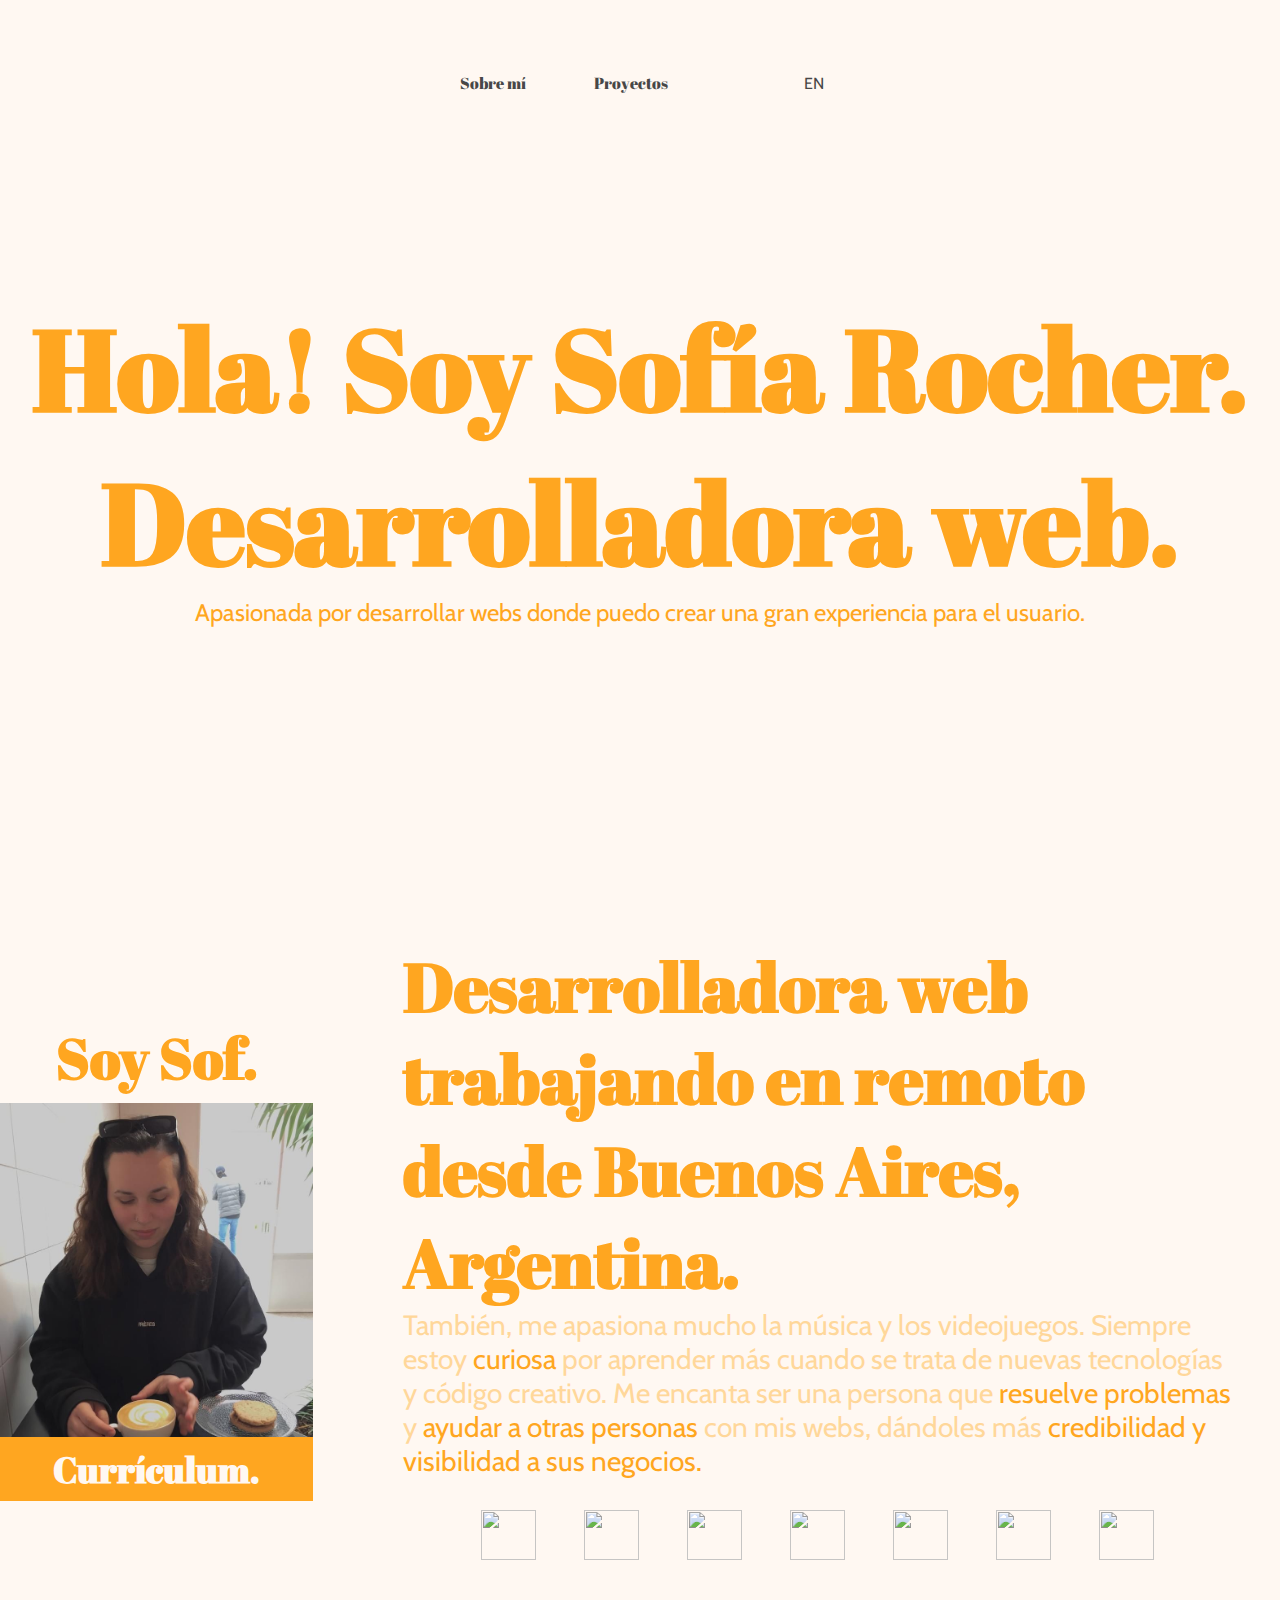
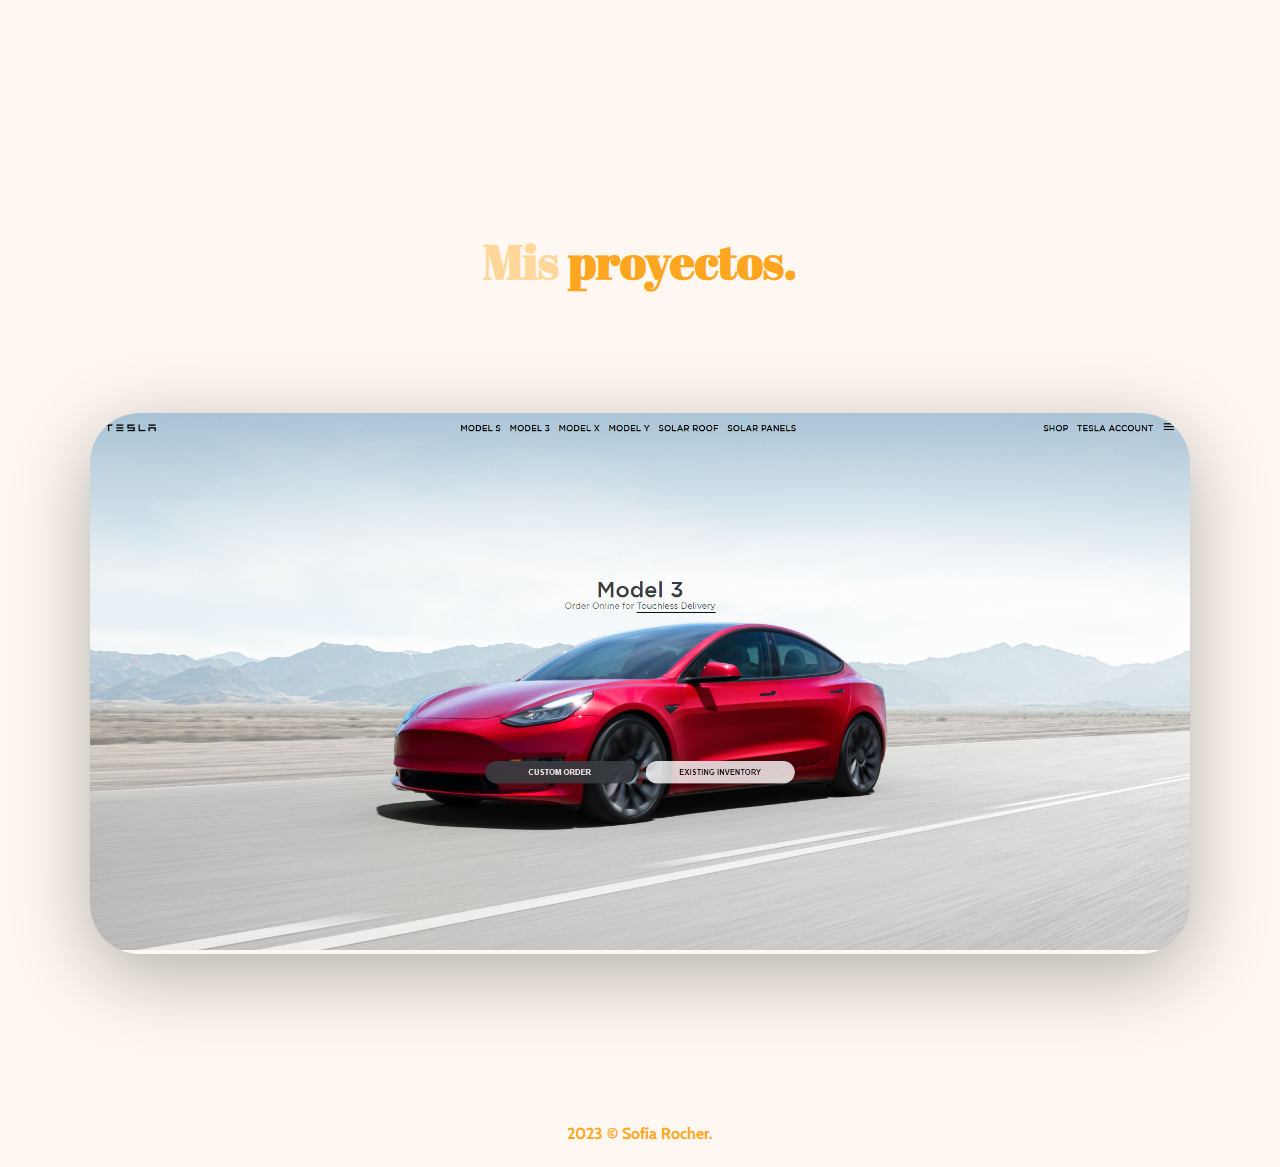
==== index.html @ 6ad14a2e "updated" ====
<!DOCTYPE html>
<html lang="en">
<head>
    <meta charset="UTF-8">
    <meta name="viewport" content="width=device-width, initial-scale=1.0">
    <link rel="preconnect" href="https://fonts.googleapis.com">
    <link rel="preconnect" href="https://fonts.gstatic.com" crossorigin>
    <link href="https://fonts.googleapis.com/css2?family=Abril+Fatface&display=swap" rel="stylesheet">
    <link rel="preconnect" href="https://fonts.googleapis.com">
    <link rel="preconnect" href="https://fonts.gstatic.com" crossorigin>
    <link href="https://fonts.googleapis.com/css2?family=Cabin&display=swap" rel="stylesheet">
    <script src="https://kit.fontawesome.com/5a0b75ca10.js" crossorigin="anonymous"></script>
    <link rel="stylesheet" href="styles.css">
    <script src="app.js" defer></script>
    <title>Sofia Rocher</title>
</head>
<body class="light">
    <section id="home" >
        <nav class="navbar__container dark">
            <ul class="navbar__container--links title">
                <li class="navbar__container--link"><a href="#about">Sobre mí</a></li>
                <li class="navbar__container--link"><a href="#projects">Proyectos</a></li>
                <li class="navbar__container--link">
                    <i class="fa-solid fa-moon"></i>
                </li>
                <li class="navbar__container--link text"><a href="en.html">EN</a></li>
            </ul>
        </nav>
        <div class="home__title orange">
            <h4 class="title home__title--intro">Hola! Soy Sofía Rocher. <br> Desarrolladora web. </h4>
            <p class="home__para text">Apasionada por desarrollar webs donde puedo crear una gran experiencia para el usuario. </p>
        </div>
    </section>
    <section id="about" class="row-about">
        <div class="about__me">
            <h4 class="about__me--title orange title">Soy Sof.</h4>
            <img src="assets/me.jpg" alt="" class="about__me--pic">
            <h5 class="about__cv"><a class="about__me--text light title" href="/assets/Sofía Rocher - Resume.pdf" target="_blank">Currículum.</a></h5>
            <div class="about__me-container--links">
                <ul class="about__me--links">
                    <li><a href="https://www.linkedin.com/in/sofiarocher/" target="_blank"><i class="fa-brands fa-linkedin-in"></i></a></li>
                    <li><a href="mailto:sofirocher_@hotmail.com" target="_blank"><i class="fa-regular fa-envelope"></i></a></li>
                    <li><a href="https://github.com/sofiarocher" target="_blank"><i class="fa-brands fa-github"></i></a></li>
                </ul>
            </div>
        </div>
        <div class="about__text">
            <h4 class="orange about__text--title title">Desarrolladora web trabajando en remoto desde Buenos Aires, Argentina.</h4>
            <p class="light-orange about__text--para text">También, me apasiona mucho la música y los videojuegos. Siempre estoy <span class="orange">curiosa</span> por aprender
                más cuando se trata de nuevas tecnologías y código creativo. Me encanta ser una persona 
                que <span class="orange">resuelve problemas</span> y <span class="orange"> ayudar a otras personas</span> con mis webs, dándoles más <span class="orange">credibilidad y 
                    visibilidad a sus negocios.</span> 
            </p>                 
            <div class="tech__stack--list">
                <div class="tech__stack--container">
                    <figure class="tech__stack--img">
                        <img src="https://cdn.worldvectorlogo.com/logos/html-1.svg" alt="">
                    </figure>
                    <b class="tech__stack--para html--text text">HTML</b>
                </div>
                <div class="tech__stack--container">
                    <figure class="tech__stack--img">
                        <img src="https://upload.wikimedia.org/wikipedia/commons/thumb/6/62/CSS3_logo.svg/250px-CSS3_logo.svg.png" alt=""> 
                    </figure>
                    <b class="tech__stack--para css--text text">CSS</b>
                </div>
                <div class="tech__stack--container">
                    <figure class="tech__stack--img">
                        <img src="https://upload.wikimedia.org/wikipedia/commons/thumb/6/6a/JavaScript-logo.png/800px-JavaScript-logo.png" alt="">
                    </figure>
                    <b class="tech__stack--para js--text text">Javascript</b>
                </div>
                <div class="tech__stack--container">
                    <figure class="tech__stack--img">
                        <img src="https://upload.wikimedia.org/wikipedia/commons/thumb/a/a7/React-icon.svg/2300px-React-icon.svg.png" alt="">
                    </figure>
                    <b class="tech__stack--para react--text text">React</b>
                </div>
                <div class="tech__stack--container">
                    <figure class="tech__stack--img">
                        <img src="https://upload.wikimedia.org/wikipedia/commons/4/46/Touchicon-180.png" alt="">
                    </figure>
                    <b class="tech__stack--para fire--text text">Firebase</b>
                </div>
                <div class="tech__stack--container">
                    <figure class="tech__stack--img">
                        <img src="https://upload.wikimedia.org/wikipedia/commons/d/dc/Logo_material_design.svg" alt="">
                    </figure>
                    <b class="tech__stack--para material--text text">Material UI</b>
                </div>
                <div class="tech__stack--container">
                    <figure class="tech__stack--img">
                        <img src="https://upload.wikimedia.org/wikipedia/commons/thumb/0/03/Git_format.png/640px-Git_format.png" alt="">
                    </figure>
                    <b class="tech__stack--para git--text text">Git Control</b>
                </div>
            </div>    
        </div>
    </section>
    <section id="projects">
        <div class="project__container row container">
            <h3 class="project__title title light-orange">
                Mis <span class="orange">proyectos.</span>
            </h3>
            <ul class="project__list">
                <li class="project">
                    <div class="project__wrapper">
                        <img src="assets/tesla-page.png" class="project__img" alt="">
                        <div class="project__wrapper--bg"></div>
                        <div class="project__description">
                            <h3 class="project__description--title title">
                                Tesla Clone
                            </h3>
                            <h4 class="project__description--sub-title text">
                                 Html, CSS, Javascript, React
                            </h4>
                            <p class="project__description--para text">
                                This is a clone from Tesla, it has authentication with firebase, you can create an account, sign in, log in and log out! It is responsive and it was made with HTML, CSS, JS and React. 
                            </p>
                            <div class="project__description--links">
                                <a href="https://github.com/sofiarocher/teslaclone" class="project__description--link" target="_blank">
                                    <i class="fab fa-github"></i>
                                </a>
                                <a href="https://teslaclone-sofiarocher.netlify.app/" class="project__description--link" target="_blank">
                                    <i class="fas fa-link"></i>
                                </a>
                            </div>
                        </div>
                    </div>
                </li>
             <!--    <li class="project">
                    <div class="project__wrapper">
                        <img src="assets/ecommerce-web.png" class="project__img" alt="">
                        <div class="project__wrapper--bg"></div>
                        <div class="project__description">
                            <h3 class="project__description--title">
                                E-Commerce Cake Shop
                            </h3>
                            <h4 class="project__description--sub-title">
                                 Html, CSS, Javascript, React
                            </h4>
                            <p class="project__description--para">
                                This is a e-commerce cake shop. I worked with a fake API for the cakes, and it has a dynamic slide with Javascript. 
                                Deploy on Firebase.
                                It's responsive.
                                It's not done yet, I am working on the shop cart page.
                            </p>
                            <div class="project__description--links">
                                <a href="https://github.com/sofiarocher/ecommerce-bakery" class="project__description--link">
                                    <i class="fab fa-github"></i>
                                </a>
                                <a href="https://ecommerce-cakeshop.web.app/" class="project__description--link">
                                    <i class="fas fa-link"></i>
                                </a>
                            </div>
                        </div>
                    </div>
                </li>
                <li class="project">
                    <div class="project__wrapper">
                        <img src="assets/poke-web.png" class="project__img" alt="">
                        <div class="project__wrapper--bg"></div>
                        <div class="project__description">
                            <h3 class="project__description--title">
                                Task Manager
                            </h3>
                            <h4 class="project__description--sub-title">
                                 Html, Material UI, Javascript, React
                            </h4>
                            <p class="project__description--para">
                                This is a pokemon task manager. The pokemons are loaded thanks to an API.
                                You can create a task and delete it. 
                                Deploy on Firebase.
                                It's only for PC.
                            </p>
                            <div class="project__description--links">
                                <a href="https://github.com/sofiarocher/my-pokemon" class="project__description--link">
                                    <i class="fab fa-github"></i>
                                </a>
                                <a href="https://poketask-b6745.web.app/" class="project__description--link">
                                    <i class="fas fa-link"></i>
                                </a>
                            </div>
                        </div>
                    </div>
                </li> -->
            </ul>
        </div>
    </section>
    <footer class="footer__desc">
        <h4 class="footer__copy orange text">
            2023 &copy; Sofía Rocher.
        </h4>
    </footer>
    
</body>
</html>
---- styles.css ----
* {
    margin: 0;
    padding: 0;
    box-sizing: border-box;
    scroll-behavior: smooth;
}

.orange {
    color: #ffa620
}

.dark {
    color: #474747
}

.light {
    background-color: #fff8f2;
    color: #fff8f2;
}

.light-orange {
    color: #ffd79a;
}

.title {
    font-family: 'Abril Fatface';
}

.text {
    font-family: 'Cabin', sans-serif;
}

.row {
    width: 100%;
    max-width: 1100px;
    margin: 0 auto;
    padding: 0 12px;
}

.row-about {
    max-width: 1400px;
    margin: 0 auto;
}

a {
    text-decoration: none;
    color: #474747;
}

li {
    list-style-type: none;
}

.container {
    padding: 50px 0;
    width: 100%;
}


/* home */
#home {
    margin-top: 68px;
    position: relative;
}
.navbar__container {
    max-width: 400px;
    margin: auto;
    padding: 4px 16px;
    position: static;
}

.navbar__container--links {
    display: flex;
    justify-content: space-between;
    align-items: center;
    flex-direction: row;
    list-style-type: none;
    margin-left: 4px;
}

.home__title {
    display: flex;
    align-items: center;
    justify-content: center;
    flex-direction: column;
    text-align: center;
    height: 80vh;
}

.home__title--intro {
    font-size: 114px;
}

.home__para {
    font-size: 24px;
}

/* about */

#about {
    display: flex;
    align-items: center;
    justify-content: center;
    text-align: center;
    height: 100vh;
}

.about__me {
    margin-right: 90px;
}

.about__me--title {
    font-size: 56px;
    margin-bottom: 8px;
}

.about__me--pic {
    height: 350px;
}

.about__cv {
    display: flex;
    align-items: center;
    justify-content: center;
    height: 24px; 
}

.about__me--text {
    font-size: 36px;
    text-decoration: none;
    background-color: #ffa620;
    padding: 8px 53px; 
}

.about__me--text-en {
    font-size: 36px;
    text-decoration: none;
    background-color: #ffa620;
    padding: 8px 86px; 
}

.about__me--links {
    list-style: none;
    display: flex;
    font-size: 36px;
    width: 250px;
    justify-content: space-around;
    align-items: center;
    margin-top: 36px;
    margin-left: 28px;
    text-decoration: none;
}

.about__me--links li a i {
    color: #ffd79a;
}

.about__me--links li a:hover i {
    color: #ffa620;
}

.about__text {
    width: 1300px;
    margin-right: 48px;
    text-align: start;
}

.about__text--title {
    font-size: 68px;
}

.about__text--para {
    font-size: 28px;
}

.tech__stack--list {
    display: flex;
    flex-wrap: nowrap;
    justify-content: center;
}

.tech__stack--container {
    display: flex;
    justify-content: center;
    position: relative;
}

.tech__stack--img {
    margin: 32px 24px;
    text-align: center;    
    transition: all 300ms;
}

.tech__stack--container:hover .tech__stack--img:hover {
    filter: brightness(75%);
    opacity: 0.85;
    transform: scale(0.9);
}

.tech__stack--img img {
    width: 55px;
    height: 50px;
    opacity: 0.9;
}

.tech__stack--para {
    position: absolute;
    bottom: 0;
    transform: scale(0);
    transition: all 300ms;
    font-size: 14px;
    opacity: 0; 
}   

.tech__stack--container:hover .tech__stack--para {
    transform: scale(1);
    opacity: 1;
} 

.html--text {
    color: #ee600e;
}

.css--text {
    color: rgb(22, 75, 234);
}

.js--text {
    color: rgb(239, 197, 12);
}

.react--text {
    color: rgb(17, 218, 244);
}
.fire--text {
    color: rgb(244, 131, 17);
}
.git--text {
    color: rgb(57, 57, 57);
}
.material--text {
    color: rgb(14, 79, 164);
}
.api--text {
    color: rgb(57, 57, 57);
}

#projects {
    padding: 60px;
    position: relative;
}

.project__title {
    text-align: center;
    font-size: 48px;
    margin-bottom: 60px;
}

.project {
    margin-top: 60px;
}

.project__container {
    display: flex;
    flex-direction: column;
    justify-content: center;
    align-items: center;
}

.project__img {
    width: 100%;
    transition: all 450ms ease;
}

.project__wrapper {
    position: relative;
    border-radius: 50px;
    box-shadow: 0 20px 80px 0 rgb(0, 0, 0, 0.3);
    overflow: hidden;
}

.project__wrapper:hover .project__description {
    opacity: 1;
    transform: translateY(-50%);
}

.project__wrapper:hover .project__img {
    transform: scale(1.07);
    filter: blur(5px);
}

.project__description {
    position: absolute;
    top: 50%;
    left: 90px;
    transform: translateY(-50%);
    color: white;
    max-width: 550px;
    opacity: 0;
    transition: opacity 300ms, transform 450ms ease;
}

.project__wrapper:hover .project__wrapper--bg {
    opacity: 0.7;
} 

.project__wrapper--bg {
    position: absolute;
    top: 0;
    left: 0;
    width: 100%;
    height: 100%;
    background-color: #1c1d25;
    opacity: 0;
    transition: all 450ms ease;
}

.project__description--title {
    font-size: 40px;
}

.project__description--sub-title {
    margin-top: 8px;
}

.project__description--link {
    color: white;
    font-size: 20px;
    margin-right: 16px;
}

.project__description--para {
    margin: 16px 0;
}
  
/* footer */

.footer__desc {
    padding: 24px;
}

.footer__copy {
    text-align: center;
    margin-top: 36px;
}
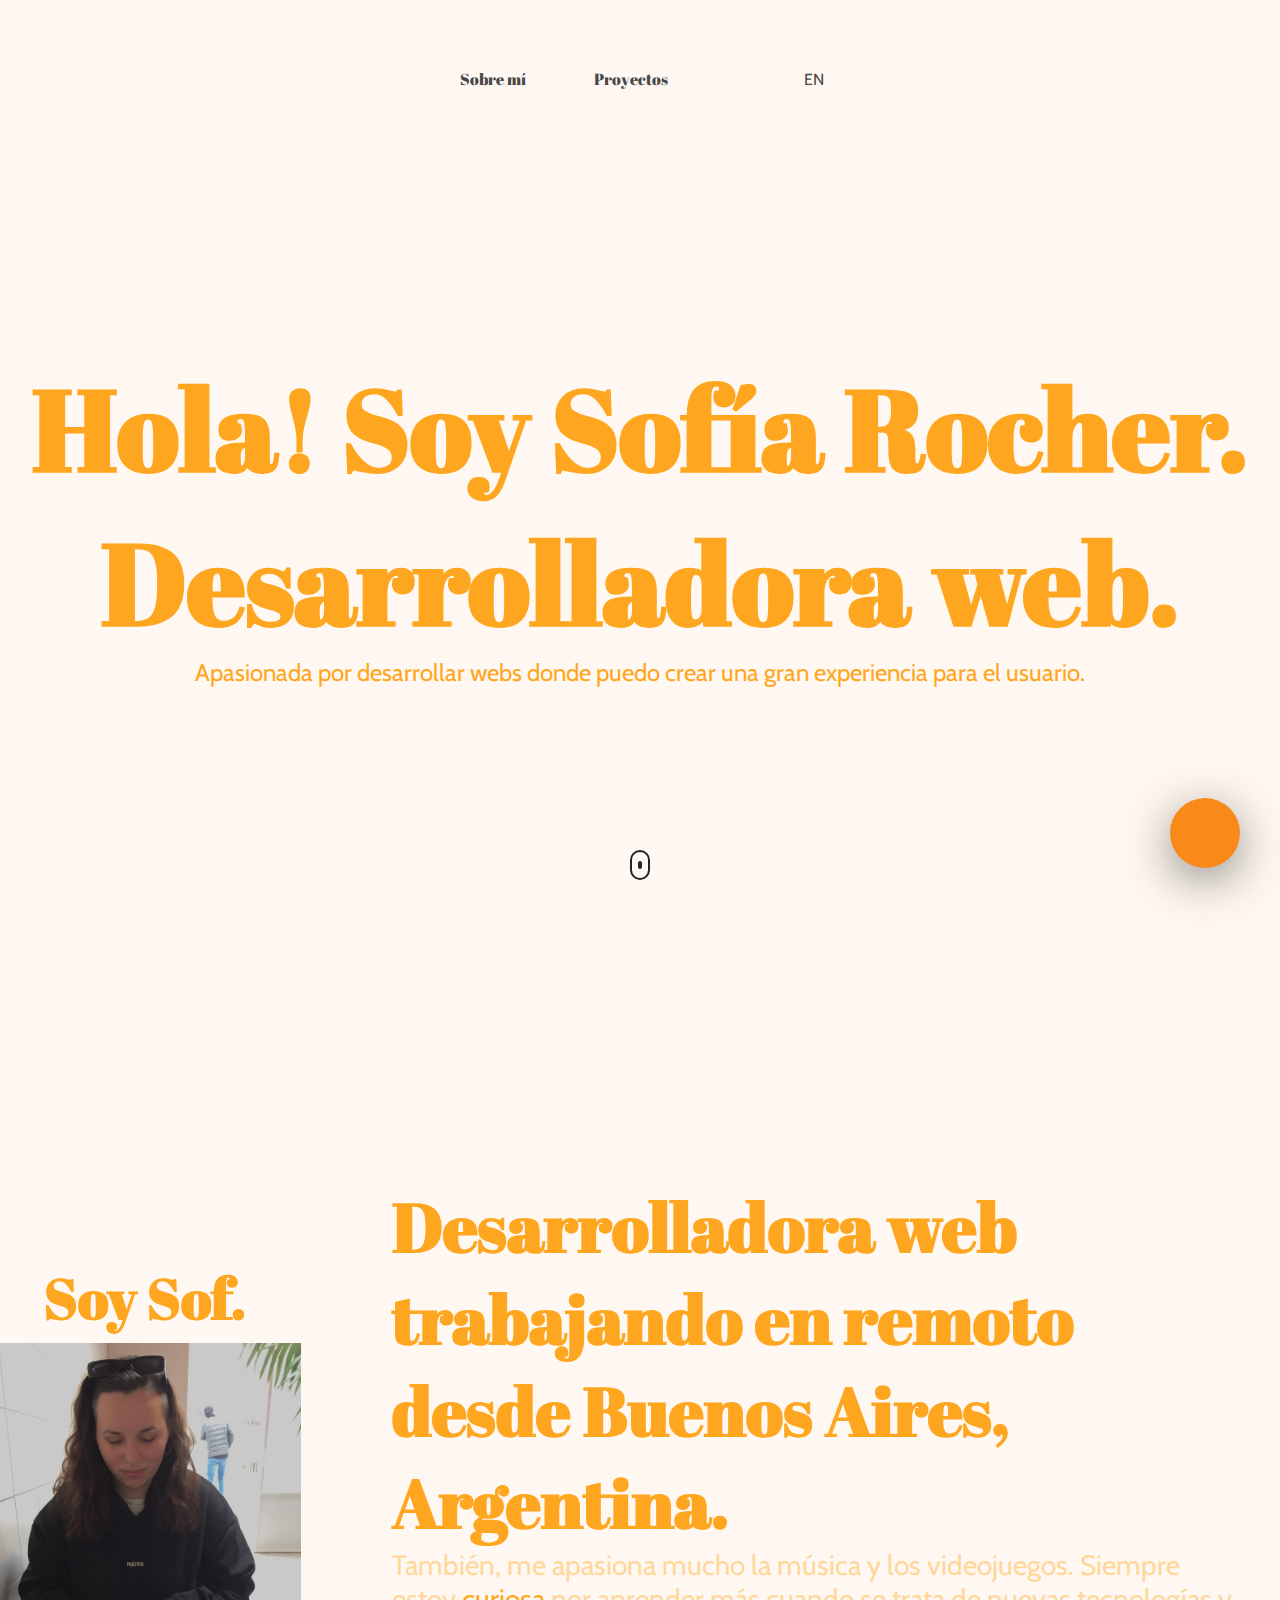
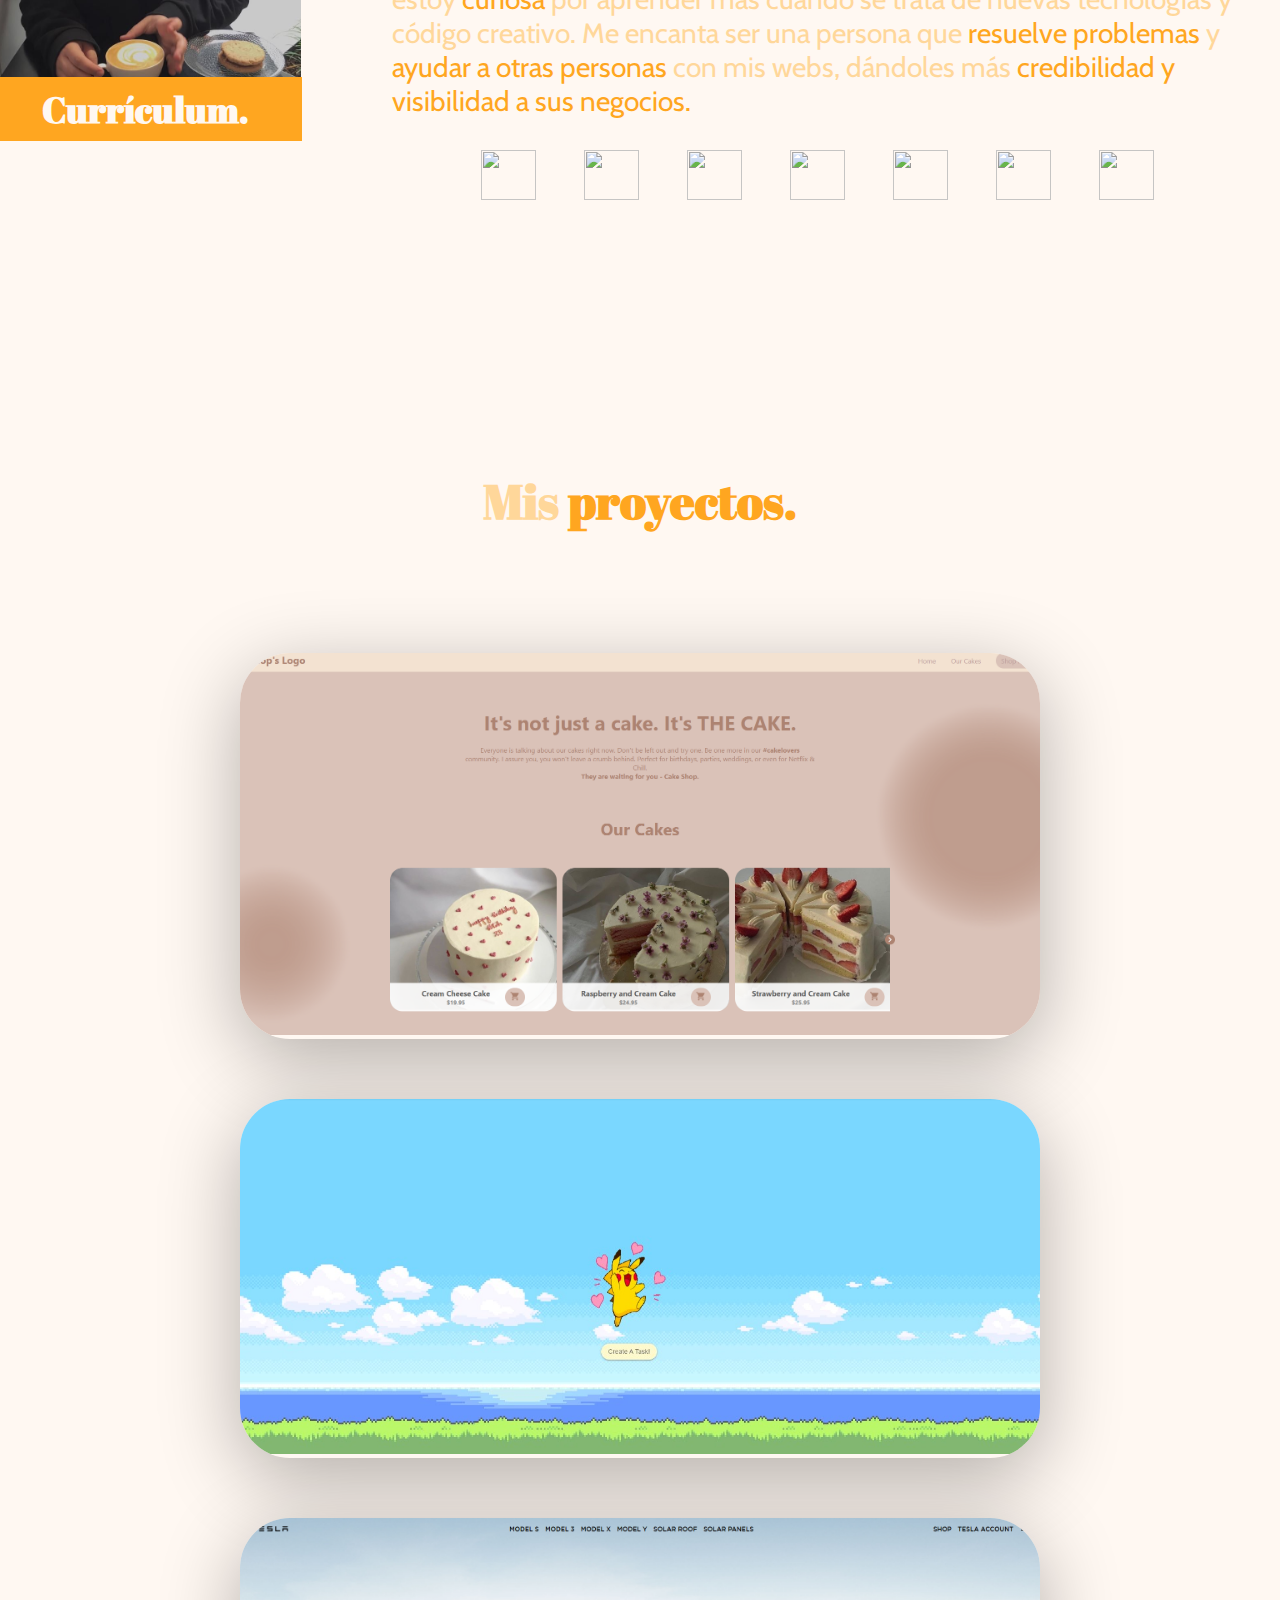
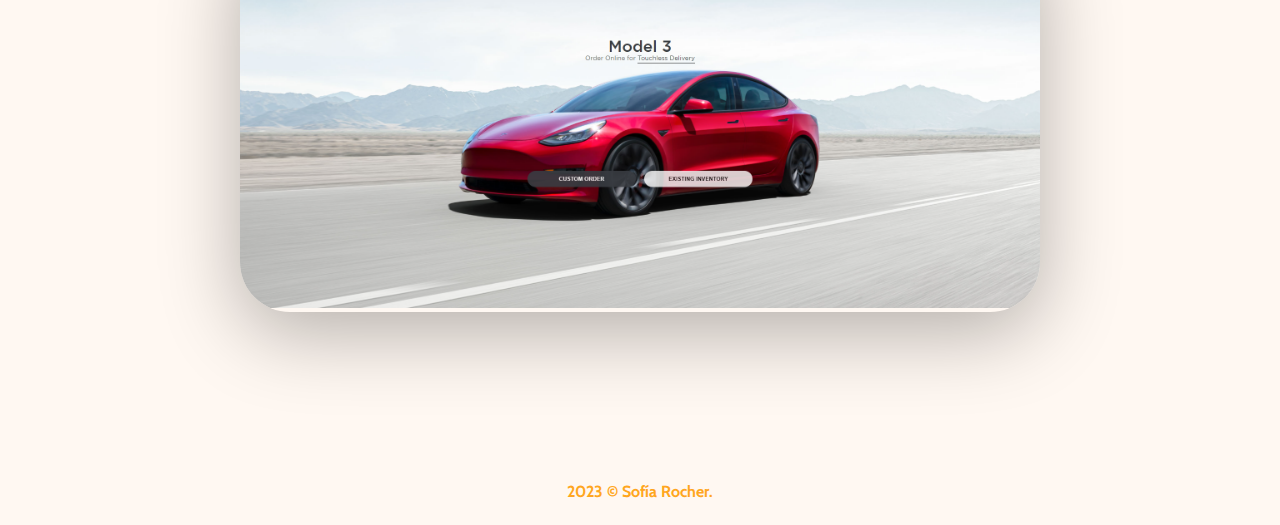
==== commit 9be97b2e: "updated" ====
--- a/index.html
+++ b/index.html
@@ -12,25 +12,78 @@
     <script src="https://kit.fontawesome.com/5a0b75ca10.js" crossorigin="anonymous"></script>
     <link rel="stylesheet" href="styles.css">
     <script src="app.js" defer></script>
+    <script type="text/javascript"
+            src="https://cdn.jsdelivr.net/npm/@emailjs/browser@3/dist/email.min.js">
+    </script>
+    <script type="text/javascript">
+    (function(){
+        emailjs.init("6bltDkhBcfkqqn4qJ");
+    })();
+    </script>       
     <title>Sofia Rocher</title>
 </head>
 <body class="light">
-    <section id="home" >
-        <nav class="navbar__container dark">
-            <ul class="navbar__container--links title">
-                <li class="navbar__container--link"><a href="#about">Sobre mí</a></li>
-                <li class="navbar__container--link"><a href="#projects">Proyectos</a></li>
-                <li class="navbar__container--link">
-                    <i class="fa-solid fa-moon"></i>
-                </li>
-                <li class="navbar__container--link text"><a href="en.html">EN</a></li>
-            </ul>
-        </nav>
+    <nav class="navbar__container">
+        <ul class="navbar__container--links title">
+            <li class="navbar__container--link"><a href="#about">Sobre mí</a></li>
+            <li class="navbar__container--link"><a href="#projects">Proyectos</a></li>
+            <li class="navbar__container--link" onclick="toggleContrast()">
+                <i class="fa-solid fa-moon dark"></i>
+            </li>
+            <li class="navbar__container--link text"><a href="en.html">EN</a></li>
+        </ul>
+    </nav>
+    <header id="landing-page" onmousemove="moveBackground(event)">
+        <a href="#">
+            <button class="mail__btn click" onclick="toggleModal()">
+                <i class="fas fa-envelope"></i>
+            </button>
+        </a>
         <div class="home__title orange">
             <h4 class="title home__title--intro">Hola! Soy Sofía Rocher. <br> Desarrolladora web. </h4>
             <p class="home__para text">Apasionada por desarrollar webs donde puedo crear una gran experiencia para el usuario. </p>
         </div>
-    </section>
+        <a href="#projects" class="scroll">
+            <div class="scroll__icon click"> </div>
+        </a>
+        <div class="modal">
+            <div class="modal__half modal__contact">
+                <h3 class="modal__title modal__title--contact title">
+                    <span class="orange">Contáctame!</span> 
+                </h3>
+                <h4 class="modal__sub-title modal__sub-title--contact text">
+                    Estoy disponible para nuevas oportunidades.
+                </h4>
+                <form id="contact__form" onsubmit="contact(event)">
+                    <div class="form__item">
+                        <label class="form__item--label text">Nombre</label>
+                        <input type="text" name="user_name" class="input" required></input>
+                    </div>
+                    <div class="form__item">
+                        <label class="form__item--label text">Email</label>
+                        <input type="email" name="user_email" class="input" required></input>
+                    </div>
+                    <div class="form__item">
+                        <label class="form__item--label text">Mensaje</label>
+                        <textarea type="text" name="message" class="input" required></textarea>
+                    </div>
+                    <button id="contact__submit" class="form__submit text">
+                        Enviar
+                    </button>
+                </form>
+                <div class="modal__overlay modal__overlay--loading">
+                    <i class="fas fa-spinner"></i>
+                </div>
+                <div class="modal__overlay modal__overlay--success">
+                    Gracias por el mensaje!
+                    <br> 
+                    Pronto estaremos en contacto!
+                </div>
+                <i class="fas fa-times modal__exit click" onclick="toggleModal()"></i>
+            </div>
+        </div>
+    </header>
+  
     <section id="about" class="row-about">
         <div class="about__me">
             <h4 class="about__me--title orange title">Soy Sof.</h4>
@@ -105,6 +158,56 @@
             <ul class="project__list">
                 <li class="project">
                     <div class="project__wrapper">
+                        <img src="assets/ecommerce-web.png" class="project__img" alt="">
+                        <div class="project__wrapper--bg"></div>
+                        <div class="project__description">
+                            <h3 class="project__description--title title">
+                                E-Commerce Cake Shop
+                            </h3>
+                            <h4 class="project__description--sub-title text">
+                                Html, CSS, Javascript, React
+                            </h4>
+                            <p class="project__description--para text">
+                                E-commerce de una pastelería. Trabajé con una API falsa para llegar a la info de las tortas, tiene un slide dinámico con Javascript. El Deploy es en Firebase. Es responsive. No está terminada todavía, estoy trabajando en la parte del shopcart.
+                            </p>
+                            <div class="project__description--links">
+                                <a href="https://github.com/sofiarocher/ecommerce-bakery" class="project__description--link">
+                                    <i class="fab fa-github"></i>
+                                </a>
+                                <a href="https://ecommerce-cakeshop.web.app/" class="project__description--link">
+                                    <i class="fas fa-link"></i>
+                                </a>
+                            </div>
+                        </div>
+                    </div>
+                </li>
+                <li class="project">
+                    <div class="project__wrapper">
+                        <img src="assets/poke-web.png" class="project__img" alt="">
+                        <div class="project__wrapper--bg"></div>
+                        <div class="project__description">
+                            <h3 class="project__description--title title">
+                                Task Manager
+                            </h3>
+                            <h4 class="project__description--sub-title text">
+                                Html, Material UI, Javascript, React
+                            </h4>
+                            <p class="project__description--para text">
+                                Esta es una web para crear y eliminar tareas basada en pokemons, los mismos están cargados gracias a una API pública. El deploy es en Firebase. Solo apta para PC.
+                            </p>
+                            <div class="project__description--links">
+                                <a href="https://github.com/sofiarocher/my-pokemon" class="project__description--link">
+                                    <i class="fab fa-github"></i>
+                                </a>
+                                <a href="https://poketask-b6745.web.app/" class="project__description--link">
+                                    <i class="fas fa-link"></i>
+                                </a>
+                            </div>
+                        </div>
+                    </div>
+                </li>
+                <li class="project">
+                    <div class="project__wrapper">
                         <img src="assets/tesla-page.png" class="project__img" alt="">
                         <div class="project__wrapper--bg"></div>
                         <div class="project__description">
@@ -115,7 +218,7 @@
                                  Html, CSS, Javascript, React
                             </h4>
                             <p class="project__description--para text">
-                                This is a clone from Tesla, it has authentication with firebase, you can create an account, sign in, log in and log out! It is responsive and it was made with HTML, CSS, JS and React. 
+                                Clon de Tesla, tiene autenticación con firebase, podés crear una cuenta, iniciar sesión y cerrar sesión! Es responsive y la hice con HTML, CSS, JS and React. 
                             </p>
                             <div class="project__description--links">
                                 <a href="https://github.com/sofiarocher/teslaclone" class="project__description--link" target="_blank">
@@ -128,62 +231,6 @@
                         </div>
                     </div>
                 </li>
-             <!--    <li class="project">
-                    <div class="project__wrapper">
-                        <img src="assets/ecommerce-web.png" class="project__img" alt="">
-                        <div class="project__wrapper--bg"></div>
-                        <div class="project__description">
-                            <h3 class="project__description--title">
-                                E-Commerce Cake Shop
-                            </h3>
-                            <h4 class="project__description--sub-title">
-                                 Html, CSS, Javascript, React
-                            </h4>
-                            <p class="project__description--para">
-                                This is a e-commerce cake shop. I worked with a fake API for the cakes, and it has a dynamic slide with Javascript. 
-                                Deploy on Firebase.
-                                It's responsive.
-                                It's not done yet, I am working on the shop cart page.
-                            </p>
-                            <div class="project__description--links">
-                                <a href="https://github.com/sofiarocher/ecommerce-bakery" class="project__description--link">
-                                    <i class="fab fa-github"></i>
-                                </a>
-                                <a href="https://ecommerce-cakeshop.web.app/" class="project__description--link">
-                                    <i class="fas fa-link"></i>
-                                </a>
-                            </div>
-                        </div>
-                    </div>
-                </li>
-                <li class="project">
-                    <div class="project__wrapper">
-                        <img src="assets/poke-web.png" class="project__img" alt="">
-                        <div class="project__wrapper--bg"></div>
-                        <div class="project__description">
-                            <h3 class="project__description--title">
-                                Task Manager
-                            </h3>
-                            <h4 class="project__description--sub-title">
-                                 Html, Material UI, Javascript, React
-                            </h4>
-                            <p class="project__description--para">
-                                This is a pokemon task manager. The pokemons are loaded thanks to an API.
-                                You can create a task and delete it. 
-                                Deploy on Firebase.
-                                It's only for PC.
-                            </p>
-                            <div class="project__description--links">
-                                <a href="https://github.com/sofiarocher/my-pokemon" class="project__description--link">
-                                    <i class="fab fa-github"></i>
-                                </a>
-                                <a href="https://poketask-b6745.web.app/" class="project__description--link">
-                                    <i class="fas fa-link"></i>
-                                </a>
-                            </div>
-                        </div>
-                    </div>
-                </li> -->
             </ul>
         </div>
     </section>
--- a/styles.css
+++ b/styles.css
@@ -56,16 +56,312 @@
     width: 100%;
 }
 
+.click {
+    cursor: pointer;
+}
+
+html {
+    scroll-behavior: smooth;
+}
+
+input, textarea {
+    width: 100%;
+    background-color: #242424;
+    color: white;
+    outline: none;
+    border: 1px solid #c0c4cc;
+    border-top: none;
+    border-left: none;
+    border-right: none;
+    transition: all 300ms ease;
+}
+
+input:hover, textarea:hover {
+    border-color: #dcdfe6;
+}
+
+input:focus, textarea:focus {
+    border-color: #f06449;
+}
+
+label {
+    font-size: 14px;
+    font-weight: bold;
+}
+
+textarea {
+    resize: vertical;
+    height: 100px;
+    margin-top: 8px;
+}
+/* dark theme */
+.dark-theme .navbar__container,
+.dark-theme #home,
+.dark-theme #about,
+.dark-theme .row-about,
+.dark-theme ,
+.dark-theme #projects,
+.dark-theme .footer__desc{
+    background-color: #242424;
+}
+
+.dark-theme i,
+.dark-theme nav a,
+.dark-theme .about__title,
+.dark-theme .about__container,
+.dark-theme .tech__stack--title,
+.dark-theme .project__title,
+.dark-theme .header__para,
+.dark-theme .git--text {
+    color: rgb(216, 216, 216);
+}
+
+.dark-theme .modal__title,
+.dark-theme .form__item,
+.dark-theme .modal__sub-title,
+.dark-theme .input,
+.dark-theme .fa-spinner,
+.dark-theme .modal__exit { 
+    color:#242424
+}
+
+.dark-theme .project__wrapper {
+    box-shadow: 0 20px 80px 0 rgba(255, 255, 255, 0.1);
+}
+
+.dark-theme .scroll__icon {
+    border-color: white;
+}
+
+.dark-theme .scroll__icon::after,
+.dark-theme .link__hover-effect--black::after,
+.dark-theme .modal__contact,
+.dark-theme textarea, 
+.dark-theme input,
+.dark-theme .modal__overlay{
+    background-color:  white;
+}
+
+.dark-theme .shape {
+    z-index: 0;
+   filter: contrast(1%);
+}
+
+/* header */
+
+#landing-page {
+    min-height: 100vh;
+}
+
+.mail__btn {
+    height: 70px;
+    width: 70px;
+    color: #fff;
+    background: #f98a1a;
+    border-radius: 70px;
+    position: fixed;
+    right: 40px;
+    bottom: 32px;
+    border: none;
+    box-shadow: 0 12px 48px 0 rgb(0, 0, 0, 0.45);
+    font-size: 32px;
+    z-index: 100;
+    transition: all 450ms ease;
+}
+
+.mail__btn:hover {
+    transform: scale(1.2);
+}
+
+.scroll {
+    position: absolute;
+    bottom: 20px;
+    left: 50%;
+    transform: translateX(-50%);
+}
+
+.scroll__icon {
+    width: 20px;
+    height: 30px;
+    border: 2px solid #242424;
+    border-radius: 24px;
+    display: flex;
+    justify-content: center;
+    align-items: center;
+}
+
+.scroll__icon::after {
+    content: "";
+    width: 4px;
+    height: 8px;
+    background-color: #242424;
+    border-radius: 2px;
+    animation: scroll 1000ms infinite alternate-reverse;
+}
+
+@keyframes scroll {
+    0% {
+        transform: translateY(3px);
+    }
+    100% {
+        transform: translateY(-3px);
+    }
+}
+
+/* modal */
+.modal {
+    position: absolute;
+    top: 50%;
+    left: 50%;
+    transform: translate(-50%, -50%);
+    max-width: 1100px;
+    height: 700px;
+    border-radius: 20px;
+    overflow: hidden;
+    display: flex;
+    visibility: hidden;
+    z-index: -1;
+    transition: visibility 1s, z-index 1s, box-shadow 0.5s ease;
+  }
+  .modal--open .modal{
+    z-index: 60;
+    box-shadow: 0 20px 80px 0 rgb(0, 0, 0, 0.55);
+    visibility: visible;
+  }
+
+  .modal__half {
+    padding: 40px 72px;
+    display: flex;
+    flex-direction: column;
+    justify-content: center;
+    position: relative;
+    transition: all 300ms ease-in;
+  }
+  
+  .modal--open .modal__contact
+  {
+    transform: translateX(0%);
+  }
+  
+  .modal__contact {
+    transform: translateX(110%);
+    background-color: #242424;
+    color: white;
+  }
+  
+  .modal__title {
+    font-size: 40px;
+  }
+  
+  .modal__sub-title {
+    margin: 12px 0 24px 0;
+    font-size: 14px;
+  }
+  
+  .modal__para {
+    margin-bottom: 12px;
+    line-height: 1.75;
+  }
+
+.form__item {
+    margin-bottom: 20px;
+}
+
+.form__submit {
+    background-color: #f98a1a;
+    border: 2px solid #f98a1a;
+    color: white;
+    font-weight: bold;
+    width: 100%;
+    max-width: 240px;
+    padding: 12px 24px;
+    font-size: 20px;
+    border-radius: 40px;
+    transition: all 300ms ease;
+}
+
+.form__submit:hover {
+    border-color: #fff;
+    background-color: transparent;
+}
+
+.form__submit:active {
+    border-color: #ee600e;
+    color: #ee600e;
+}
+
+.modal__overlay {
+    position: absolute;
+    top: 0;
+    left: 0;
+    width: 100%;
+    height: 100%;
+    display: none;
+    align-items: center;
+    justify-content: center;
+}
+
+.modal__overlay--loading {
+    background-color: #242424;
+    font-size: 80px;
+    z-index: -1;
+}
+
+.modal__overlay--success {
+    background-color: #ffa620;
+    font-size: 40px;
+    font-weight: 700;
+    text-align: center;
+    padding: 28px;
+    z-index: -1;
+    color: #fff;
+}
+
+.modal__overlay--visible {
+    z-index: 1;
+    display: flex;
+}
+
+.fa-spinner {
+    animation: spinner 750ms infinite linear;
+}
+
+@keyframes spinner {
+    0% {
+        transform: rotate(0);
+    }
+    100% {
+        transform: rotate(360deg);
+    }
+}
+
+.modal__exit {
+    position: absolute;
+    top: 30px;
+    right: 40px;
+    color: #fff;
+    font-size: 36px;
+    z-index: 100;
+}
+
+.modal--open .navbar__container,
+.modal--open .scroll, 
+.modal--open .home__title {
+    opacity: 0;
+    visibility: hidden;
+    transition: all 400ms;
+}
+
 
 /* home */
+
 #home {
-    margin-top: 68px;
     position: relative;
 }
 .navbar__container {
     max-width: 400px;
     margin: auto;
-    padding: 4px 16px;
+    padding: 68px 16px;
     position: static;
 }
 
@@ -106,12 +402,12 @@
 }
 
 .about__me {
-    margin-right: 90px;
+    padding-right: 90px;
 }
 
 .about__me--title {
     font-size: 56px;
-    margin-bottom: 8px;
+    padding-bottom: 8px;
 }
 
 .about__me--pic {
@@ -132,6 +428,10 @@
     padding: 8px 53px; 
 }
 
+.about__me--text:hover {
+    color: #ffd79a;
+}
+
 .about__me--text-en {
     font-size: 36px;
     text-decoration: none;
@@ -139,6 +439,10 @@
     padding: 8px 86px; 
 }
 
+.about__me--text-en:hover {
+    color: #ffd79a;
+}
+
 .about__me--links {
     list-style: none;
     display: flex;
@@ -146,8 +450,8 @@
     width: 250px;
     justify-content: space-around;
     align-items: center;
-    margin-top: 36px;
-    margin-left: 28px;
+    padding-top: 36px;
+    padding-left: 28px;
     text-decoration: none;
 }
 
@@ -160,8 +464,8 @@
 }
 
 .about__text {
-    width: 1300px;
-    margin-right: 48px;
+    min-width: 900px;
+    padding-right: 48px;
     text-align: start;
 }
 
@@ -277,6 +581,7 @@
     border-radius: 50px;
     box-shadow: 0 20px 80px 0 rgb(0, 0, 0, 0.3);
     overflow: hidden;
+    max-width: 800px;
 }
 
 .project__wrapper:hover .project__description {
@@ -342,4 +647,5 @@
 .footer__copy {
     text-align: center;
     margin-top: 36px;
-} +} 
+
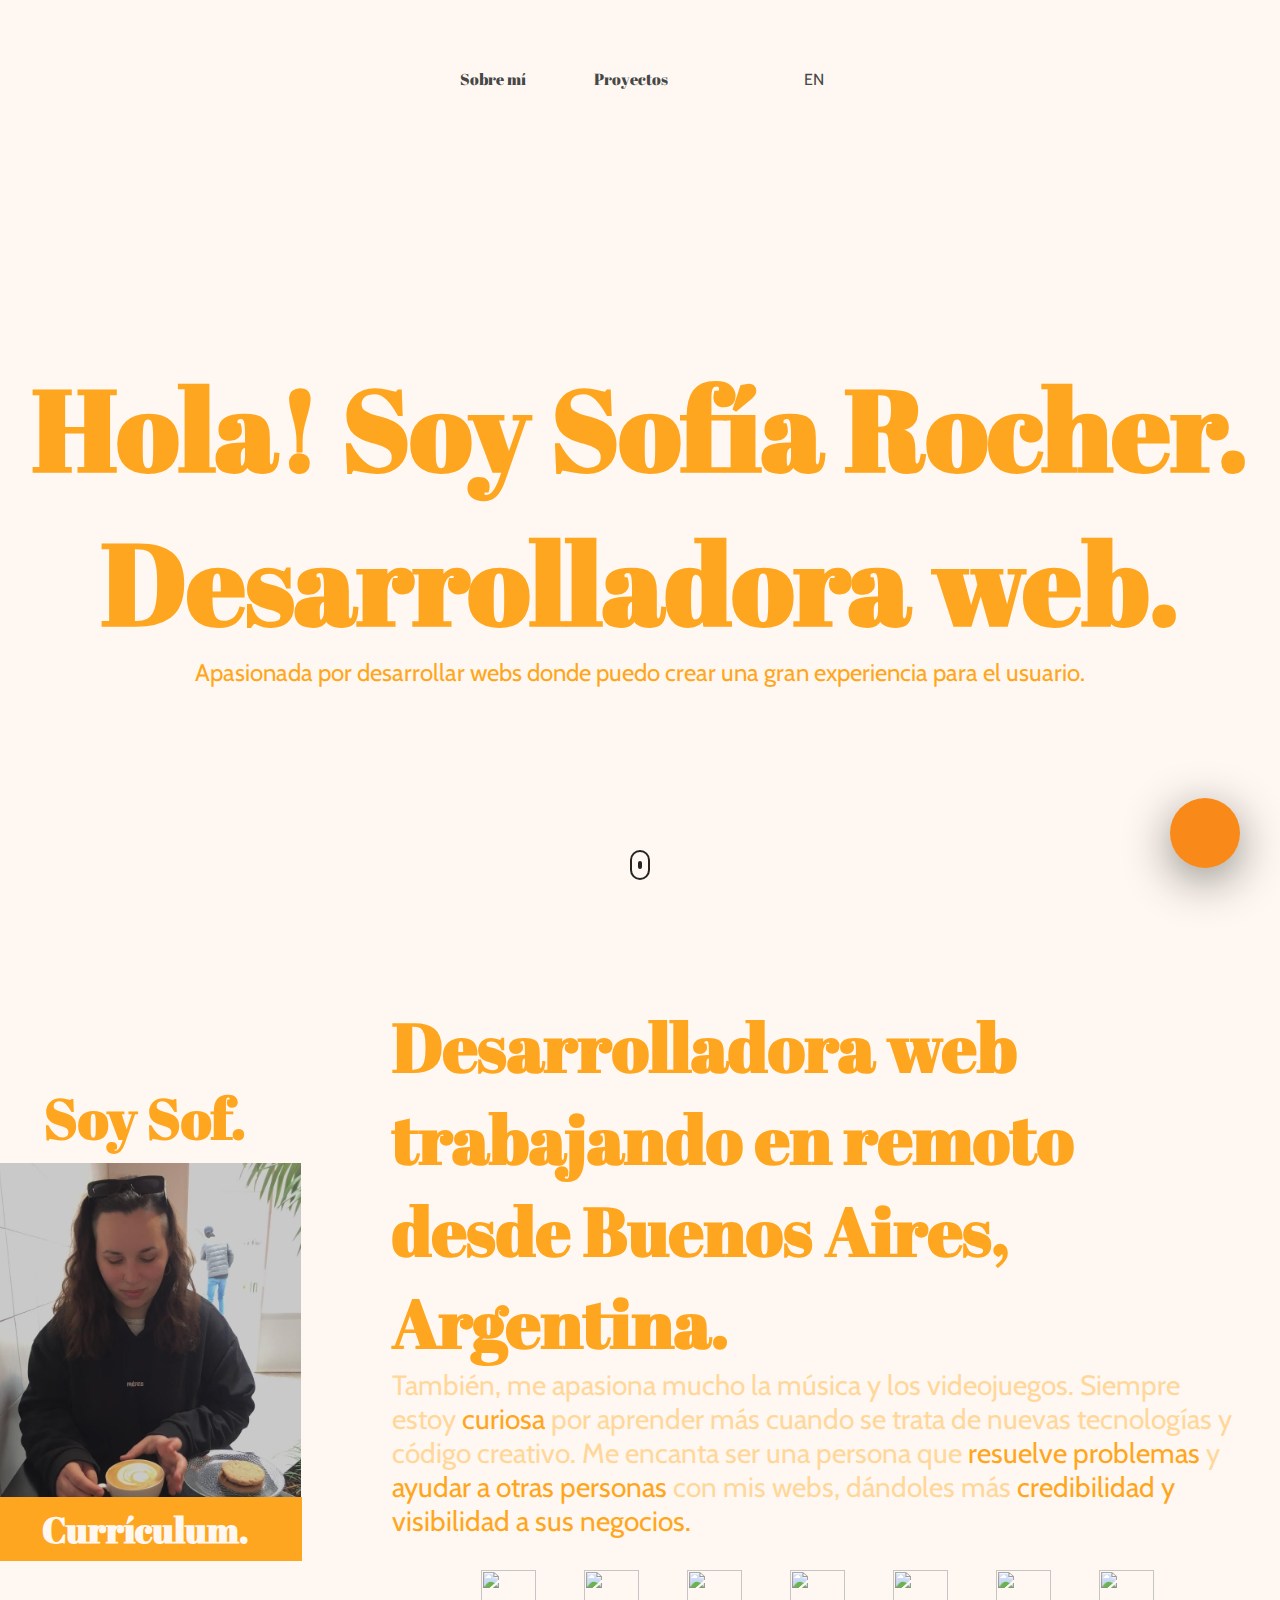
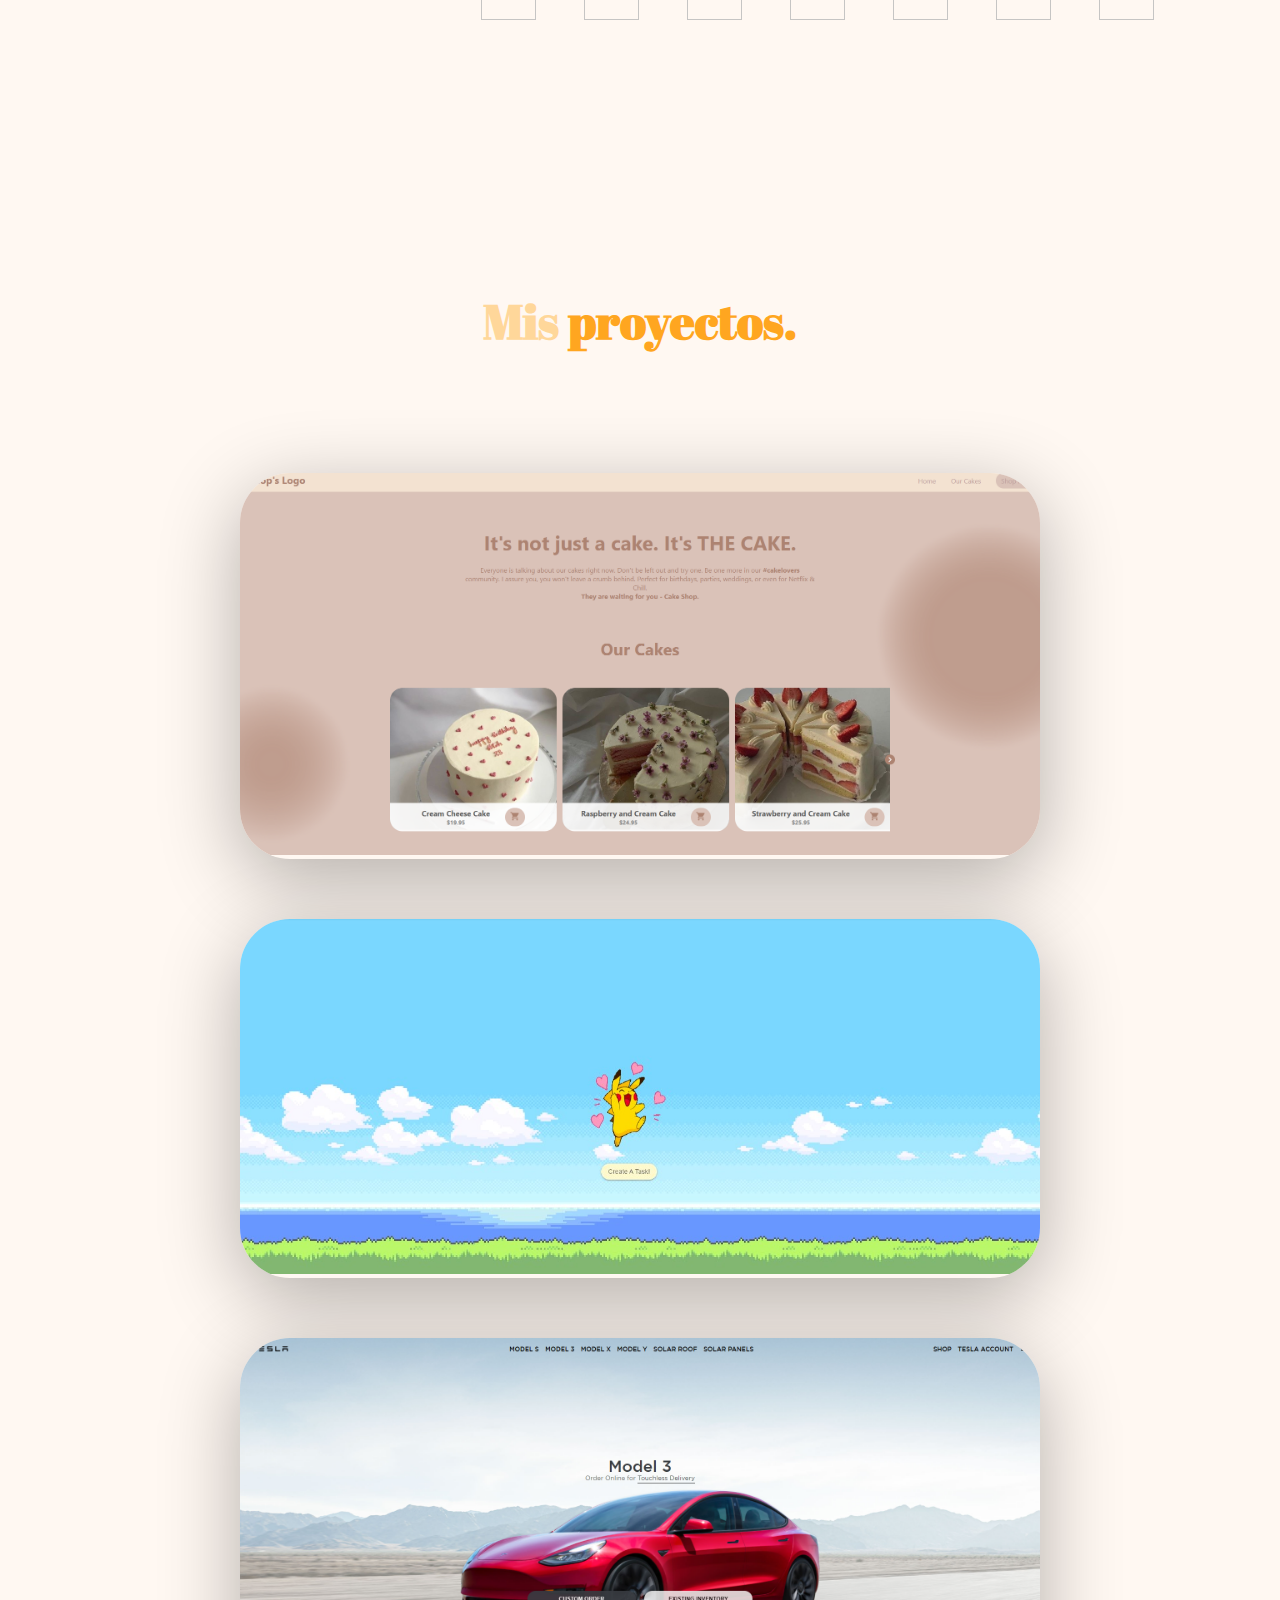
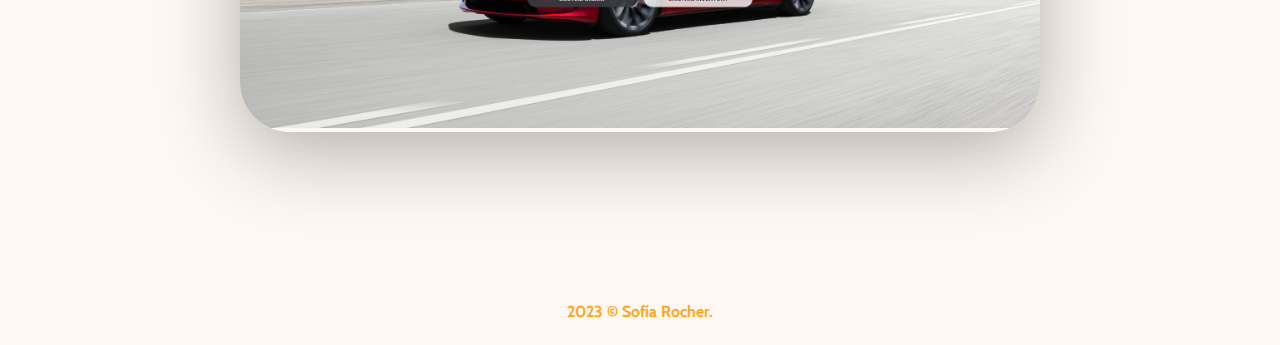
==== commit 6be2c6d4: "portfolio done and tablet responsive done" ====
--- a/index.html
+++ b/index.html
@@ -154,6 +154,7 @@
         <div class="project__container row container">
             <h3 class="project__title title light-orange">
                 Mis <span class="orange">proyectos.</span>
+                <span class="project__mobile text orange">Mantener apretado en dispositivos táctiles para visualizar información.</span>
             </h3>
             <ul class="project__list">
                 <li class="project">
--- a/styles.css
+++ b/styles.css
@@ -49,6 +49,11 @@
 
 li {
     list-style-type: none;
+}
+
+nav li:hover {
+    transform: scale(1.5);
+    transition: all 500ms ease-in-out;
 }
 
 .container {
@@ -149,9 +154,6 @@
 
 /* header */
 
-#landing-page {
-    min-height: 100vh;
-}
 
 .mail__btn {
     height: 70px;
@@ -355,9 +357,7 @@
 
 /* home */
 
-#home {
-    position: relative;
-}
+
 .navbar__container {
     max-width: 400px;
     margin: auto;
@@ -649,3 +649,88 @@
     margin-top: 36px;
 } 
 
+.project__mobile {
+    display: none;
+}
+
+/* responsive */
+
+@media (max-width:768px) {
+    body {
+        margin: 0 auto;
+    }
+    .navbar__container--links {
+        font-size: 16px;
+        padding: 4px;
+    }
+    .home__title {
+        height: 40vh;
+    }
+    .home__title--intro {
+        font-size: 50px;
+    }
+    .home__para {
+        font-size: 14px;
+    }
+    .scroll {
+        display: none;
+    }
+    #about {
+        display: flex;
+        flex-direction: column;
+        align-items: center;
+        justify-content: center;
+        padding-left: 70px;
+        height: 100vh;
+
+    }
+    .about__me--title {
+        font-size: 32px;
+    }
+    .about__me--pic {
+        width: 200px;
+        height: 230px;
+    }
+    .about__me--text {
+        font-size: 28px;
+        padding: 4px 20px;
+    }
+    .about__me--links{
+        font-size: 24px;
+        padding: 24px;
+    }
+    .about__text {
+        min-width: 400px;
+        max-width: 650px;
+        text-align: center;
+    }
+    .about__text--title {
+        font-size: 42px;
+    }
+    .about__text--para {
+        font-size: 22px;
+    }
+    .tech__stack--container{
+        max-width: 90px;
+    }
+    #projects {
+        margin: 0 auto;
+    }
+    .project__title {
+        font-size: 36px;
+    }
+    .project__mobile {
+        display: block;
+        font-size: 16px;
+        padding: 12px;
+    }
+    .project__description {
+        max-width: 400px;
+    }
+    .project__description--title {
+        font-size: 28px;
+    }
+    .project__description--para {
+        font-size: 16px;
+    }
+}
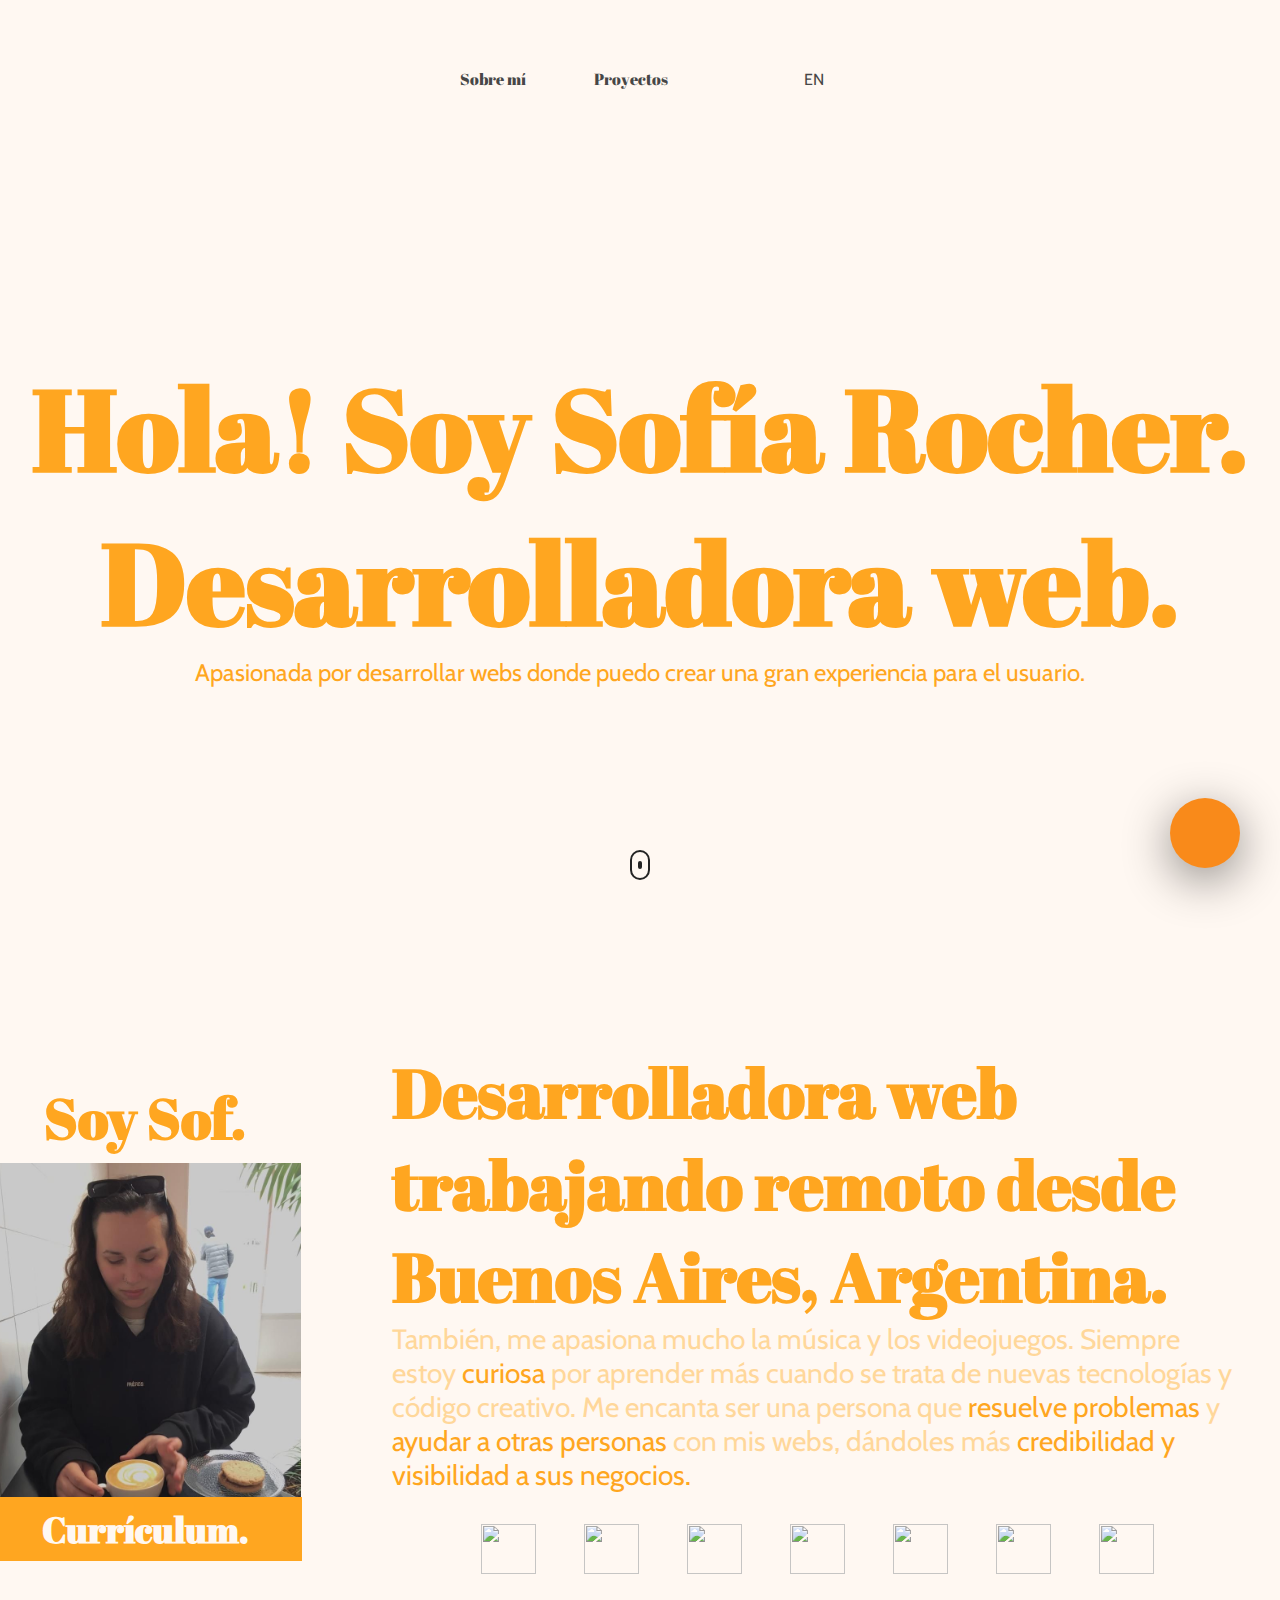
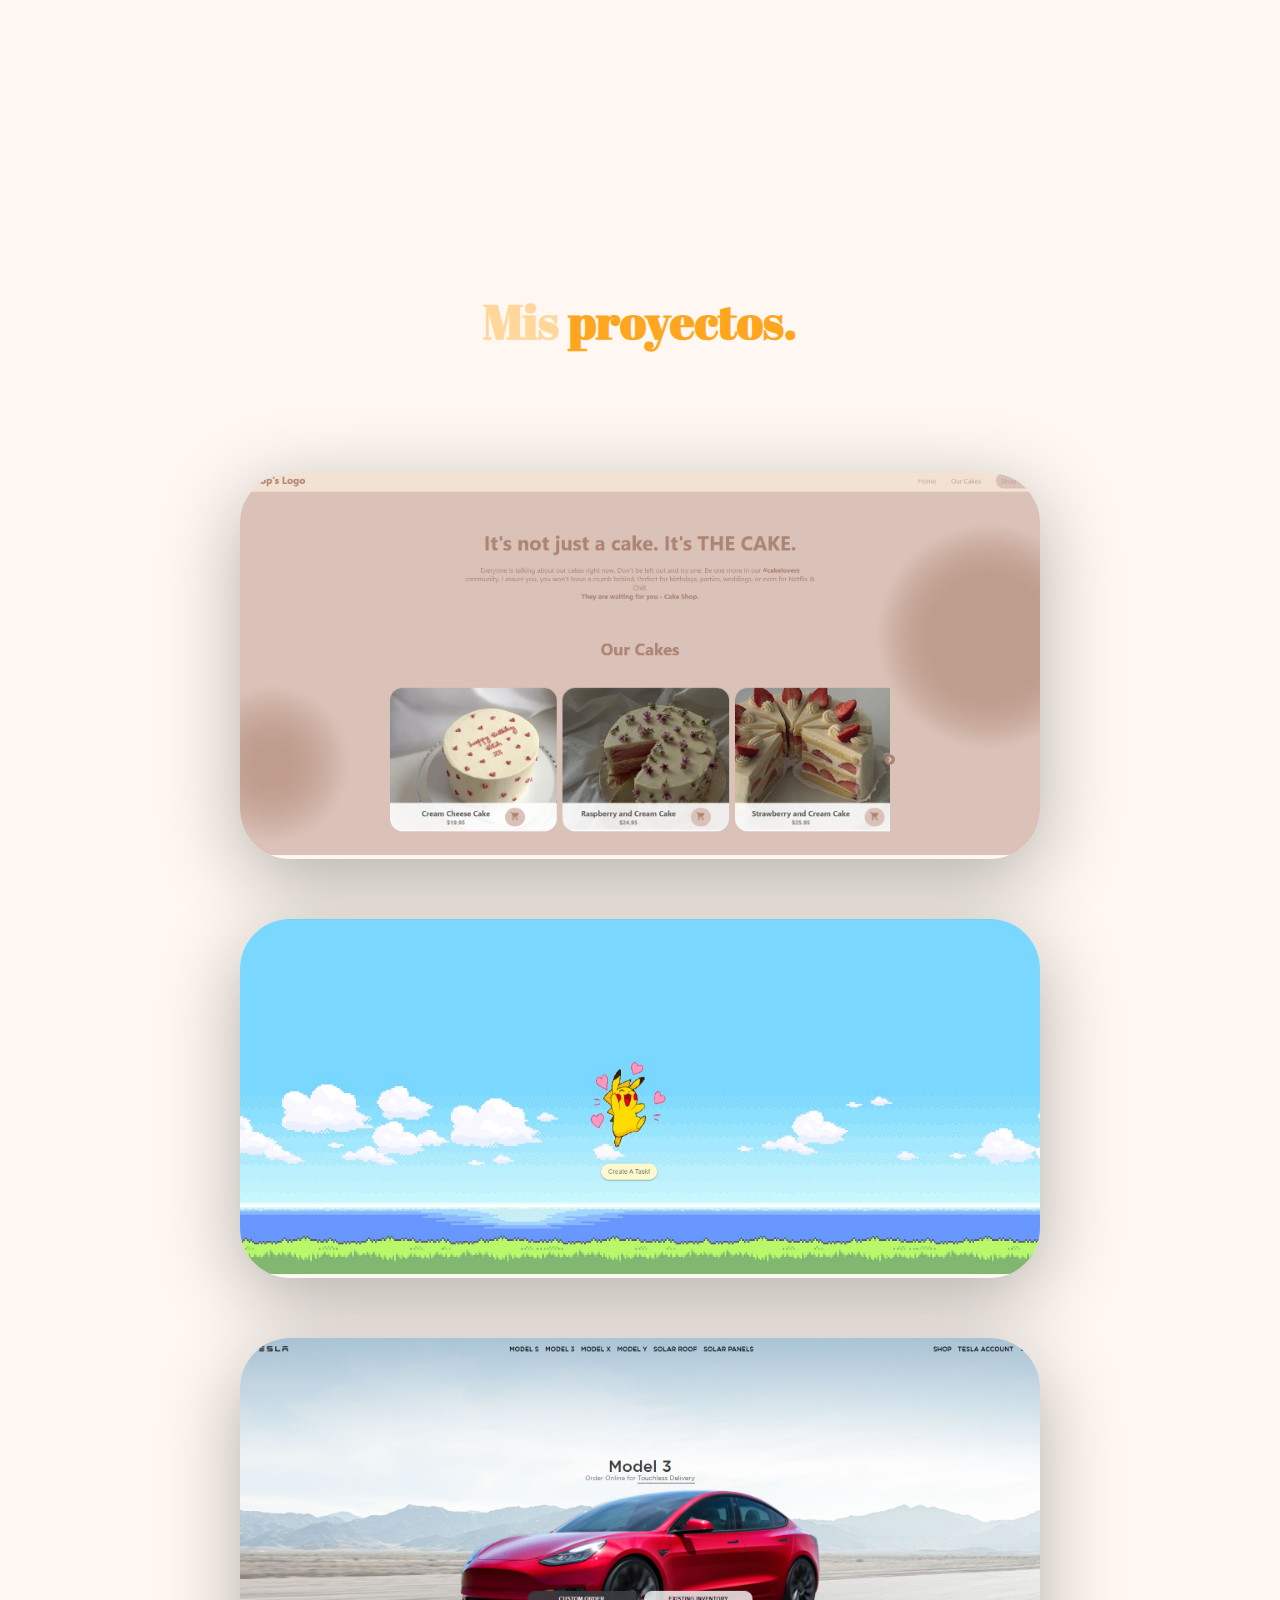
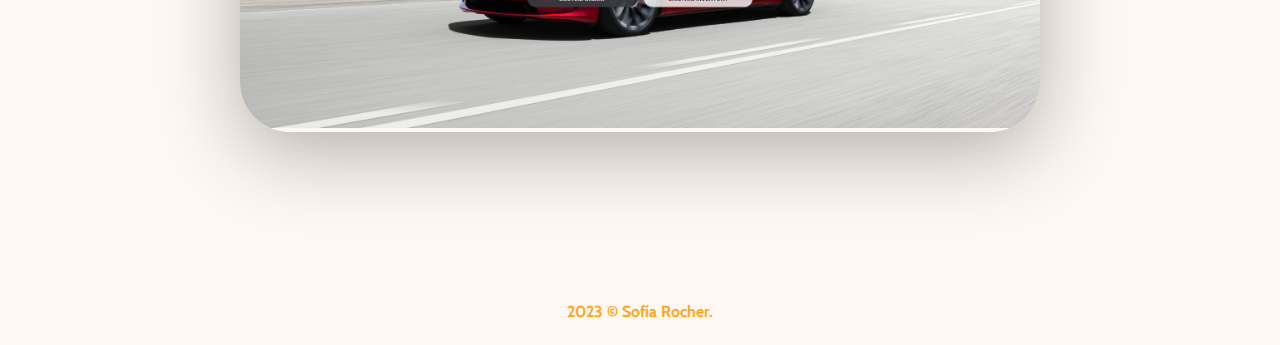
==== commit 93064c57: "done mobile responsive" ====
--- a/index.html
+++ b/index.html
@@ -23,7 +23,7 @@
     <title>Sofia Rocher</title>
 </head>
 <body class="light">
-    <nav class="navbar__container">
+    <nav class="navbar__container row-small">
         <ul class="navbar__container--links title">
             <li class="navbar__container--link"><a href="#about">Sobre mí</a></li>
             <li class="navbar__container--link"><a href="#projects">Proyectos</a></li>
@@ -98,7 +98,7 @@
             </div>
         </div>
         <div class="about__text">
-            <h4 class="orange about__text--title title">Desarrolladora web trabajando en remoto desde Buenos Aires, Argentina.</h4>
+            <h4 class="orange about__text--title title">Desarrolladora web trabajando remoto desde Buenos Aires, Argentina.</h4>
             <p class="light-orange about__text--para text">También, me apasiona mucho la música y los videojuegos. Siempre estoy <span class="orange">curiosa</span> por aprender
                 más cuando se trata de nuevas tecnologías y código creativo. Me encanta ser una persona 
                 que <span class="orange">resuelve problemas</span> y <span class="orange"> ayudar a otras personas</span> con mis webs, dándoles más <span class="orange">credibilidad y 
@@ -166,16 +166,16 @@
                                 E-Commerce Cake Shop
                             </h3>
                             <h4 class="project__description--sub-title text">
-                                Html, CSS, Javascript, React
+                                Html, CSS, Javascript, React.
                             </h4>
                             <p class="project__description--para text">
                                 E-commerce de una pastelería. Trabajé con una API falsa para llegar a la info de las tortas, tiene un slide dinámico con Javascript. El Deploy es en Firebase. Es responsive. No está terminada todavía, estoy trabajando en la parte del shopcart.
                             </p>
                             <div class="project__description--links">
-                                <a href="https://github.com/sofiarocher/ecommerce-bakery" class="project__description--link">
+                                <a href="https://github.com/sofiarocher/ecommerce-bakery" target="_blank" class="project__description--link">
                                     <i class="fab fa-github"></i>
                                 </a>
-                                <a href="https://ecommerce-cakeshop.web.app/" class="project__description--link">
+                                <a href="https://ecommerce-cakeshop.web.app/" target="_blank" class="project__description--link">
                                     <i class="fas fa-link"></i>
                                 </a>
                             </div>
@@ -191,16 +191,16 @@
                                 Task Manager
                             </h3>
                             <h4 class="project__description--sub-title text">
-                                Html, Material UI, Javascript, React
+                                Html, Material UI, Javascript, React.
                             </h4>
                             <p class="project__description--para text">
                                 Esta es una web para crear y eliminar tareas basada en pokemons, los mismos están cargados gracias a una API pública. El deploy es en Firebase. Solo apta para PC.
                             </p>
                             <div class="project__description--links">
-                                <a href="https://github.com/sofiarocher/my-pokemon" class="project__description--link">
+                                <a href="https://github.com/sofiarocher/my-pokemon" target="_blank" class="project__description--link">
                                     <i class="fab fa-github"></i>
                                 </a>
-                                <a href="https://poketask-b6745.web.app/" class="project__description--link">
+                                <a href="https://poketask-b6745.web.app/" target="_blank" class="project__description--link">
                                     <i class="fas fa-link"></i>
                                 </a>
                             </div>
@@ -216,16 +216,16 @@
                                 Tesla Clone
                             </h3>
                             <h4 class="project__description--sub-title text">
-                                 Html, CSS, Javascript, React
+                                 Html, CSS, Javascript, React.
                             </h4>
                             <p class="project__description--para text">
                                 Clon de Tesla, tiene autenticación con firebase, podés crear una cuenta, iniciar sesión y cerrar sesión! Es responsive y la hice con HTML, CSS, JS and React. 
                             </p>
                             <div class="project__description--links">
-                                <a href="https://github.com/sofiarocher/teslaclone" class="project__description--link" target="_blank">
+                                <a href="https://github.com/sofiarocher/teslaclone" target="_blank" class="project__description--link" target="_blank">
                                     <i class="fab fa-github"></i>
                                 </a>
-                                <a href="https://teslaclone-sofiarocher.netlify.app/" class="project__description--link" target="_blank">
+                                <a href="https://teslaclone-sofiarocher.netlify.app/" target="_blank" class="project__description--link" target="_blank">
                                     <i class="fas fa-link"></i>
                                 </a>
                             </div>
--- a/styles.css
+++ b/styles.css
@@ -348,7 +348,8 @@
 
 .modal--open .navbar__container,
 .modal--open .scroll, 
-.modal--open .home__title {
+.modal--open .home__title, 
+.modal--open #about{
     opacity: 0;
     visibility: hidden;
     transition: all 400ms;
@@ -479,7 +480,7 @@
 
 .tech__stack--list {
     display: flex;
-    flex-wrap: nowrap;
+    flex-wrap: wrap;
     justify-content: center;
 }
 
@@ -656,12 +657,8 @@
 /* responsive */
 
 @media (max-width:768px) {
-    body {
-        margin: 0 auto;
-    }
-    .navbar__container--links {
+    .navbar__container--links a{
         font-size: 16px;
-        padding: 4px;
     }
     .home__title {
         height: 40vh;
@@ -710,8 +707,14 @@
     .about__text--para {
         font-size: 22px;
     }
-    .tech__stack--container{
-        max-width: 90px;
+    .tech__stack--container {
+        padding-top: 20px;
+    }
+    .tech__stack--img{
+      margin: 16px 12px;
+    }
+    .tech__stack--para {
+        font-size: 10px;
     }
     #projects {
         margin: 0 auto;
@@ -733,4 +736,158 @@
     .project__description--para {
         font-size: 16px;
     }
-}
+    .footer__copy {
+        padding: 24px;
+    }
+}
+@media (max-width: 458px) {
+    .mail__btn {
+        width: 40px;
+        height: 40px;
+        font-size: 20px;
+        right: 30px;
+    }
+    .modal {
+        height: 600px;
+        width: 300px;
+    }
+    .modal--open .modal {
+        box-shadow: 0 10px 40px 0 rgb(0, 0, 0, 0.3);
+    }
+    .modal__title {
+        font-size: 24px;
+    }
+    .modal__sub-title {
+        font-size: 12px;
+    }
+    .modal__exit{
+        font-size: 24px;
+    }
+   .form__submit {
+    font-size: 16px;
+   }  
+   .form__item--label {
+    font-size: 12px;
+   }
+    body {
+        padding-left: 10px;
+    }
+   .navbar__container {
+    display: flex;
+    justify-content: center;
+    align-items: center;
+   }
+   .navbar__container--links li{
+    padding-left: 16px;
+   }
+    .navbar__container--links a  {
+        font-size: 12px;
+    }
+    .navbar__container--links i {
+        font-size: 12px;
+    }
+    nav li:hover {
+        transform: none;
+    }
+    .home__title{
+        padding-left: 20px;
+    }
+    .home__title--intro {
+        font-size: 24px;
+    }
+    .home__para {
+        font-size: 12px;
+    }
+    .scroll {
+        display: none;
+    }
+    #landing-page {
+        height: 40vh;
+    }
+    #about {
+        display: flex;
+        flex-direction: column;
+        align-items: center;
+        justify-content: center;
+        padding-left: 100px;
+        height: 90vh;
+    }
+    .about__me--title {
+        font-size: 20px;
+    }
+    .about__me--pic {
+        width: 150px;
+        height: 170px;
+    }
+    .about__me--text {
+        font-size: 16px;
+        padding: 6px 29px;
+    }
+    .about__me--links{
+        font-size: 16px;
+    }
+    .about__text {
+        min-width: 300px;
+        max-width: 300px;
+        text-align: center;
+        padding-right: 90px;
+    }
+    .about__text--title {
+        font-size: 20px;
+    }
+    .about__text--para {
+        font-size: 12px;
+    }
+    .tech__stack--img img {
+        width: 40px;
+        height: 36px;
+    }
+    .tech__stack--para {
+      font-size: 10px;
+    }
+    #projects {
+        margin-left:12px;
+        padding: 0;
+        padding-top: 12px;
+    }
+    .project__title {
+        font-size: 24px;
+    }
+    .project__mobile {
+        display: block;
+        font-size: 10px;
+        padding: 12px;
+        width: 250px;
+    }
+    .project__list{
+        margin-top: -58px;
+    }
+    .project__img{
+        width: 250px;
+    }
+    .project__description {
+        left: 30px;
+    }
+    .project__description--title {
+        font-size: 14px;
+    }
+    .project__description--sub-title{
+        font-size: 8px;
+        padding-bottom: 4px;
+    }
+    .project__description--para {
+        display: none;
+    }
+    .project__description--links i {
+        font-size: 12px;
+    }
+
+    .footer__desc {
+        padding-bottom: 50px;
+        
+    }
+    .footer__copy{
+        font-size: 12px;
+        margin-left: 24px;
+    }
+}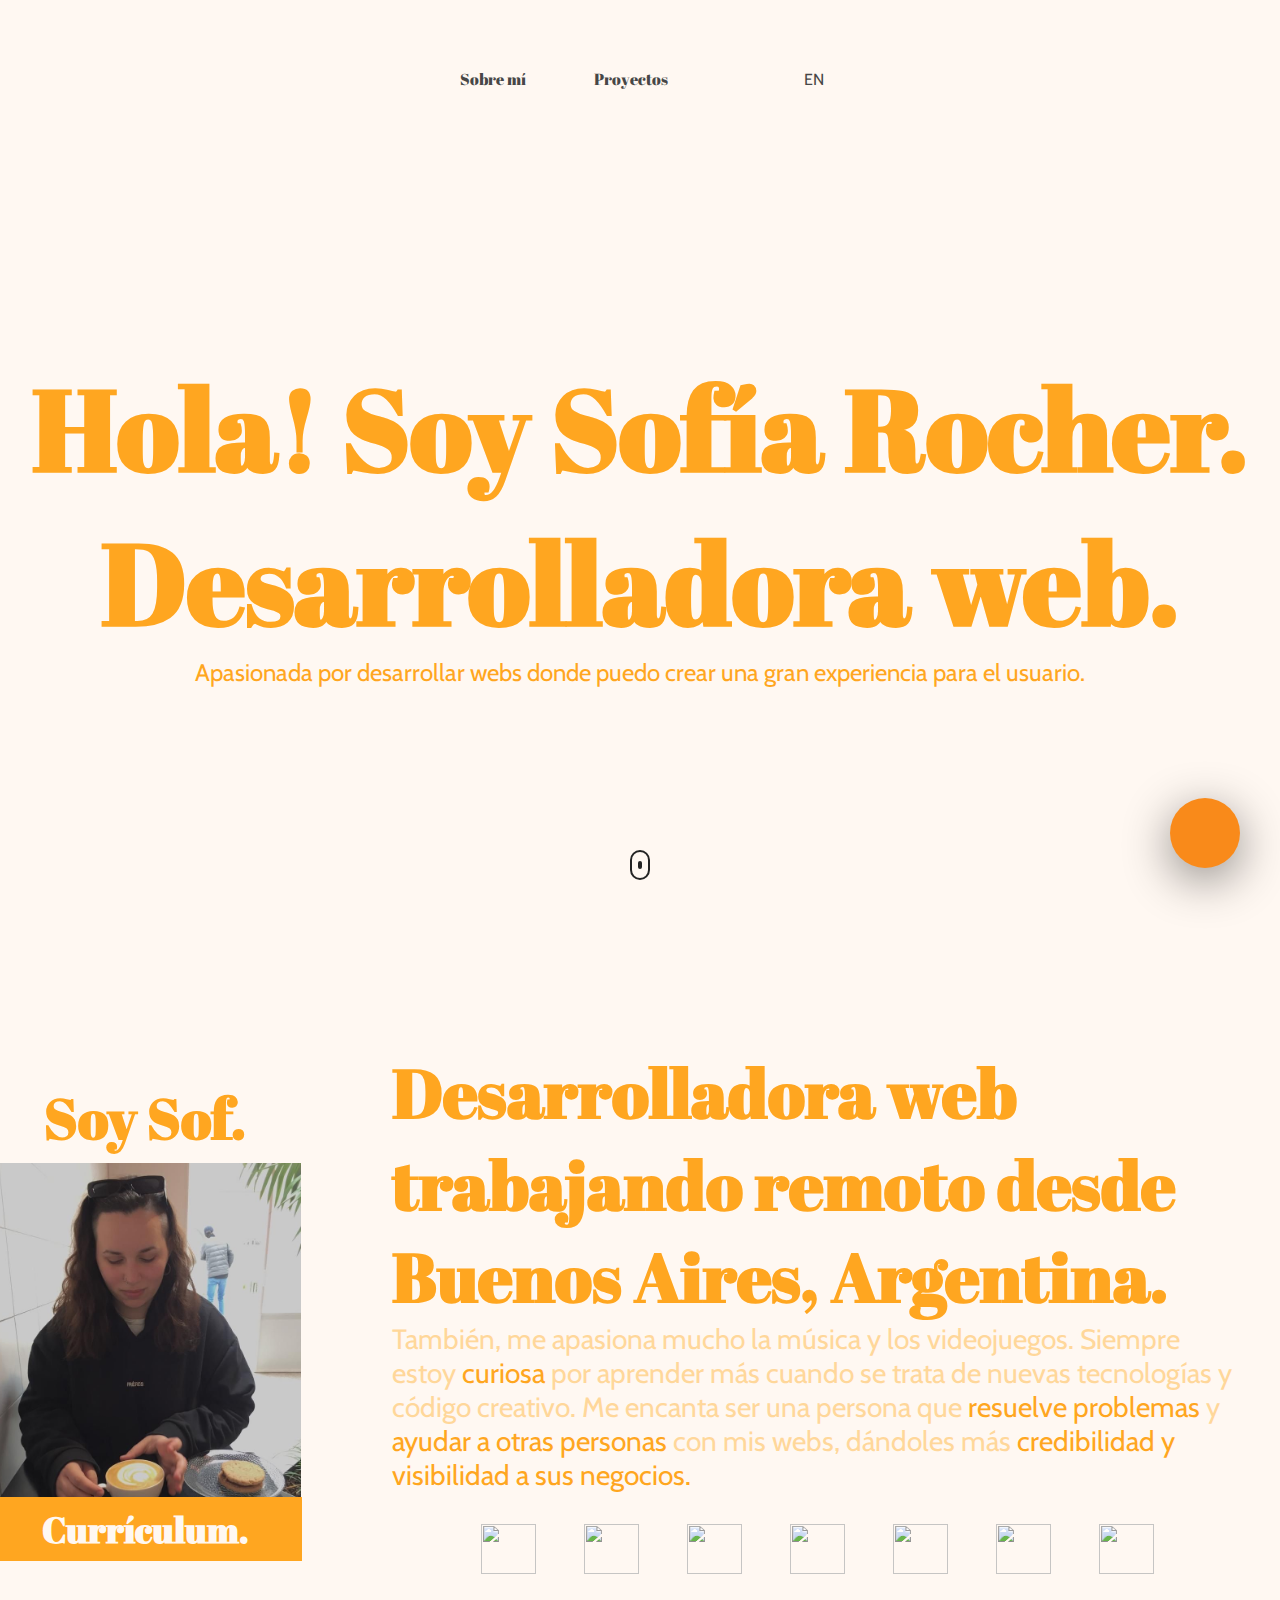
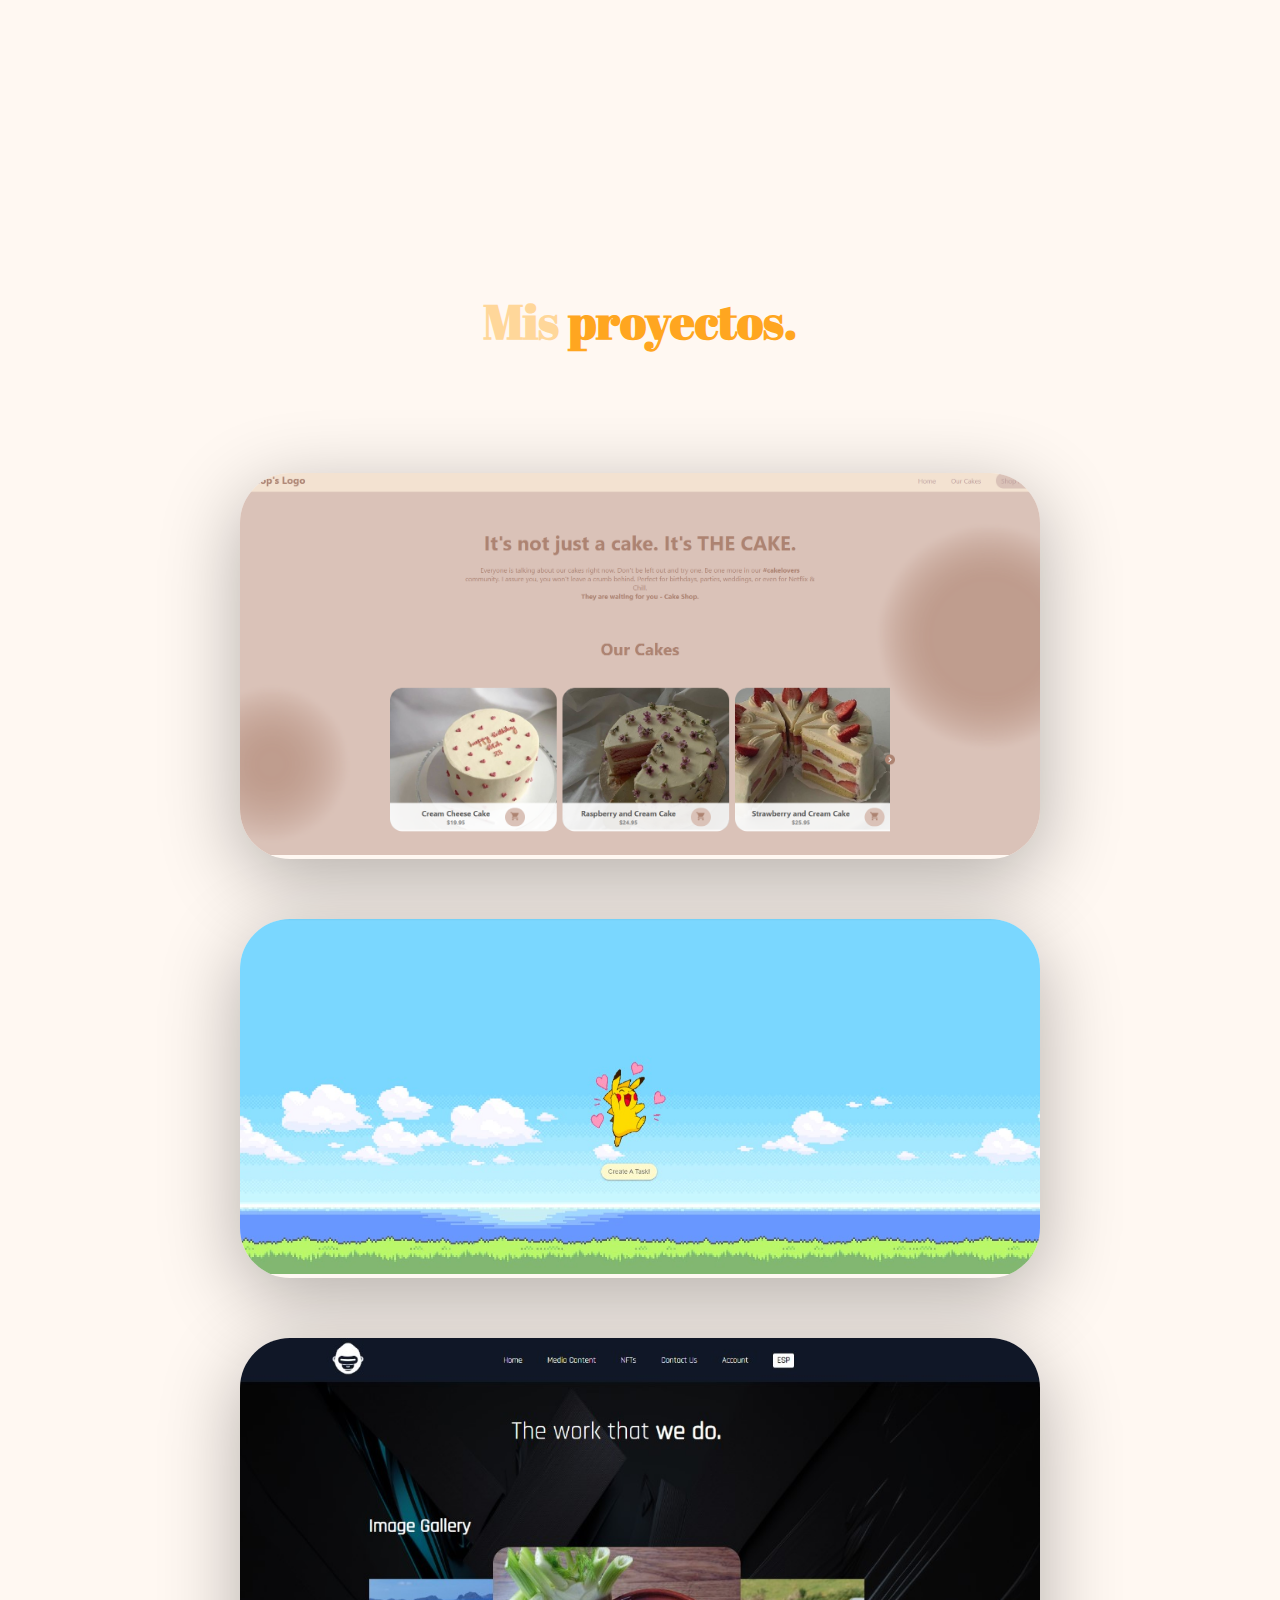
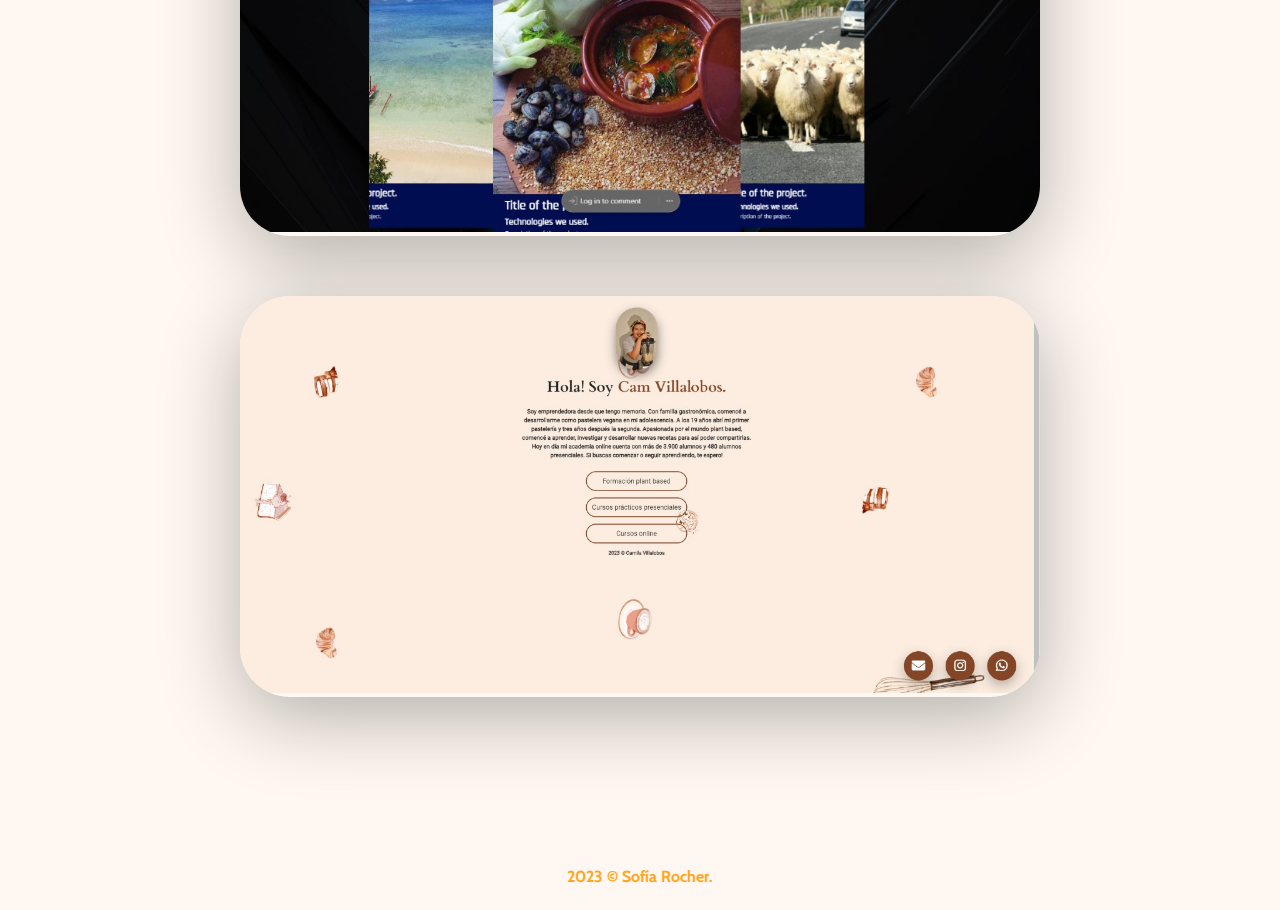
==== commit 2905743c: "added projects" ====
--- a/index.html
+++ b/index.html
@@ -3,12 +3,14 @@
 <head>
     <meta charset="UTF-8">
     <meta name="viewport" content="width=device-width, initial-scale=1.0">
+    <meta name="keywords" content="programador, programadora, desarrollador web, desarrolladora web, hacer pagina web, pagina web, landing page, ecommerce, diseño web, diseñadora web, empleada programadora, empleado programador, mundo tech, mundo it, programacion, web developr, frontend developer, freelance, freelancer developer">
     <link rel="preconnect" href="https://fonts.googleapis.com">
     <link rel="preconnect" href="https://fonts.gstatic.com" crossorigin>
     <link href="https://fonts.googleapis.com/css2?family=Abril+Fatface&display=swap" rel="stylesheet">
     <link rel="preconnect" href="https://fonts.googleapis.com">
     <link rel="preconnect" href="https://fonts.gstatic.com" crossorigin>
     <link href="https://fonts.googleapis.com/css2?family=Cabin&display=swap" rel="stylesheet">
+    <link rel="icon" type="image/png" sizes="16x16" href="assets/favicon-16x16.png">
     <script src="https://kit.fontawesome.com/5a0b75ca10.js" crossorigin="anonymous"></script>
     <link rel="stylesheet" href="styles.css">
     <script src="app.js" defer></script>
@@ -169,7 +171,7 @@
                                 Html, CSS, Javascript, React.
                             </h4>
                             <p class="project__description--para text">
-                                E-commerce de una pastelería. Trabajé con una API falsa para llegar a la info de las tortas, tiene un slide dinámico con Javascript. El Deploy es en Firebase. Es responsive. No está terminada todavía, estoy trabajando en la parte del shopcart.
+                                E-commerce de una pastelería. Trabajé con una API falsa para llegar a la info de las tortas, tiene un slide dinámico con Javascript. El Deploy es en Firebase. Es responsive.
                             </p>
                             <div class="project__description--links">
                                 <a href="https://github.com/sofiarocher/ecommerce-bakery" target="_blank" class="project__description--link">
@@ -194,7 +196,7 @@
                                 Html, Material UI, Javascript, React.
                             </h4>
                             <p class="project__description--para text">
-                                Esta es una web para crear y eliminar tareas basada en pokemons, los mismos están cargados gracias a una API pública. El deploy es en Firebase. Solo apta para PC.
+                                Esta es una web para crear y eliminar tareas basada en pokemons, los mismos están cargados gracias a una API pública. El deploy es en Firebase.
                             </p>
                             <div class="project__description--links">
                                 <a href="https://github.com/sofiarocher/my-pokemon" target="_blank" class="project__description--link">
@@ -209,23 +211,42 @@
                 </li>
                 <li class="project">
                     <div class="project__wrapper">
-                        <img src="assets/tesla-page.png" class="project__img" alt="">
-                        <div class="project__wrapper--bg"></div>
-                        <div class="project__description">
-                            <h3 class="project__description--title title">
-                                Tesla Clone
-                            </h3>
-                            <h4 class="project__description--sub-title text">
-                                 Html, CSS, Javascript, React.
-                            </h4>
-                            <p class="project__description--para text">
-                                Clon de Tesla, tiene autenticación con firebase, podés crear una cuenta, iniciar sesión y cerrar sesión! Es responsive y la hice con HTML, CSS, JS and React. 
-                            </p>
-                            <div class="project__description--links">
-                                <a href="https://github.com/sofiarocher/teslaclone" target="_blank" class="project__description--link" target="_blank">
-                                    <i class="fab fa-github"></i>
-                                </a>
-                                <a href="https://teslaclone-sofiarocher.netlify.app/" target="_blank" class="project__description--link" target="_blank">
+                        <img src="assets/cybermonkeys.jpg" class="project__img" alt="">
+                        <div class="project__wrapper--bg"></div>
+                        <div class="project__description">
+                            <h3 class="project__description--title title">
+                                CyberMonkeys LLC
+                            </h3>
+                            <h4 class="project__description--sub-title text">
+                                Typescript, Tailwind CSS, NextJS, i18n, Swiper.
+                            </h4>
+                            <p class="project__description--para text">
+                                Web de un cliente. Trabajé con i18n para crear una traducción dinámica de inglés y español. También mejoré el diseño y trabajé con Swiper para agregar una Galería 3D. 
+                            </p>
+                            <div class="project__description--links">
+                                <a href="https://cybermonkeys-26hqpv9ul-cybermonkeys.vercel.app/media" class="project__description--link" target="_blank">
+                                    <i class="fas fa-link"></i>
+                                </a>
+                            </div>
+                        </div>
+                    </div>
+                </li>
+                <li class="project">
+                    <div class="project__wrapper">
+                        <img src="assets/cam.jpg" class="project__img" alt="">
+                        <div class="project__wrapper--bg"></div>
+                        <div class="project__description">
+                            <h3 class="project__description--title title">
+                                Camila Villalobos
+                            </h3>
+                            <h4 class="project__description--sub-title text">
+                                HTML, CSS, Javascript.
+                            </h4>
+                            <p class="project__description--para text">
+                                Web de una clienta. Web responsive similar a Linktree, personalizada con fondo dinámico.
+                            </p>
+                            <div class="project__description--links">
+                                <a href="https://camvillalobos.netlify.app/" class="project__description--link" target="_blank">
                                     <i class="fas fa-link"></i>
                                 </a>
                             </div>
--- a/styles.css
+++ b/styles.css
@@ -403,7 +403,7 @@
 }
 
 .about__me {
-    padding-right: 90px;
+    margin-right: 90px;
 }
 
 .about__me--title {
@@ -741,11 +741,12 @@
     }
 }
 @media (max-width: 458px) {
+    
     .mail__btn {
         width: 40px;
         height: 40px;
         font-size: 20px;
-        right: 30px;
+        right: 45px;
     }
     .modal {
         height: 600px;
@@ -770,15 +771,19 @@
     font-size: 12px;
    }
     body {
-        padding-left: 10px;
+       display: flex;
+       align-items: center;
+       justify-content: center;
+       flex-direction: column;
     }
    .navbar__container {
     display: flex;
     justify-content: center;
     align-items: center;
+    padding-right: 40px;
    }
    .navbar__container--links li{
-    padding-left: 16px;
+    margin-left: 16px;
    }
     .navbar__container--links a  {
         font-size: 12px;
@@ -789,28 +794,31 @@
     nav li:hover {
         transform: none;
     }
-    .home__title{
-        padding-left: 20px;
-    }
     .home__title--intro {
         font-size: 24px;
     }
     .home__para {
         font-size: 12px;
+        width: 300px;
     }
     .scroll {
         display: none;
     }
     #landing-page {
-        height: 40vh;
+        display: flex;
+        align-items: center;
+        justify-content: center;
     }
     #about {
         display: flex;
         flex-direction: column;
         align-items: center;
         justify-content: center;
-        padding-left: 100px;
-        height: 90vh;
+        width: 350px;
+        padding-right: 30px;
+    }
+    .about__me {
+        padding-left: 45px;
     }
     .about__me--title {
         font-size: 20px;
@@ -821,22 +829,23 @@
     }
     .about__me--text {
         font-size: 16px;
-        padding: 6px 29px;
+        background-color: #ffa620;
+        width: 150px;
+        height: 33px;
     }
     .about__me--links{
         font-size: 16px;
     }
     .about__text {
-        min-width: 300px;
-        max-width: 300px;
+        min-width: 230px;
         text-align: center;
-        padding-right: 90px;
     }
     .about__text--title {
         font-size: 20px;
     }
     .about__text--para {
         font-size: 12px;
+        padding-top: 8px;
     }
     .tech__stack--img img {
         width: 40px;
@@ -846,8 +855,6 @@
       font-size: 10px;
     }
     #projects {
-        margin-left:12px;
-        padding: 0;
         padding-top: 12px;
     }
     .project__title {
@@ -856,7 +863,6 @@
     .project__mobile {
         display: block;
         font-size: 10px;
-        padding: 12px;
         width: 250px;
     }
     .project__list{
@@ -881,13 +887,11 @@
     .project__description--links i {
         font-size: 12px;
     }
-
     .footer__desc {
-        padding-bottom: 50px;
-        
+        padding-bottom: 24px;
     }
     .footer__copy{
         font-size: 12px;
-        margin-left: 24px;
+        margin-left: 12px;
     }
 }